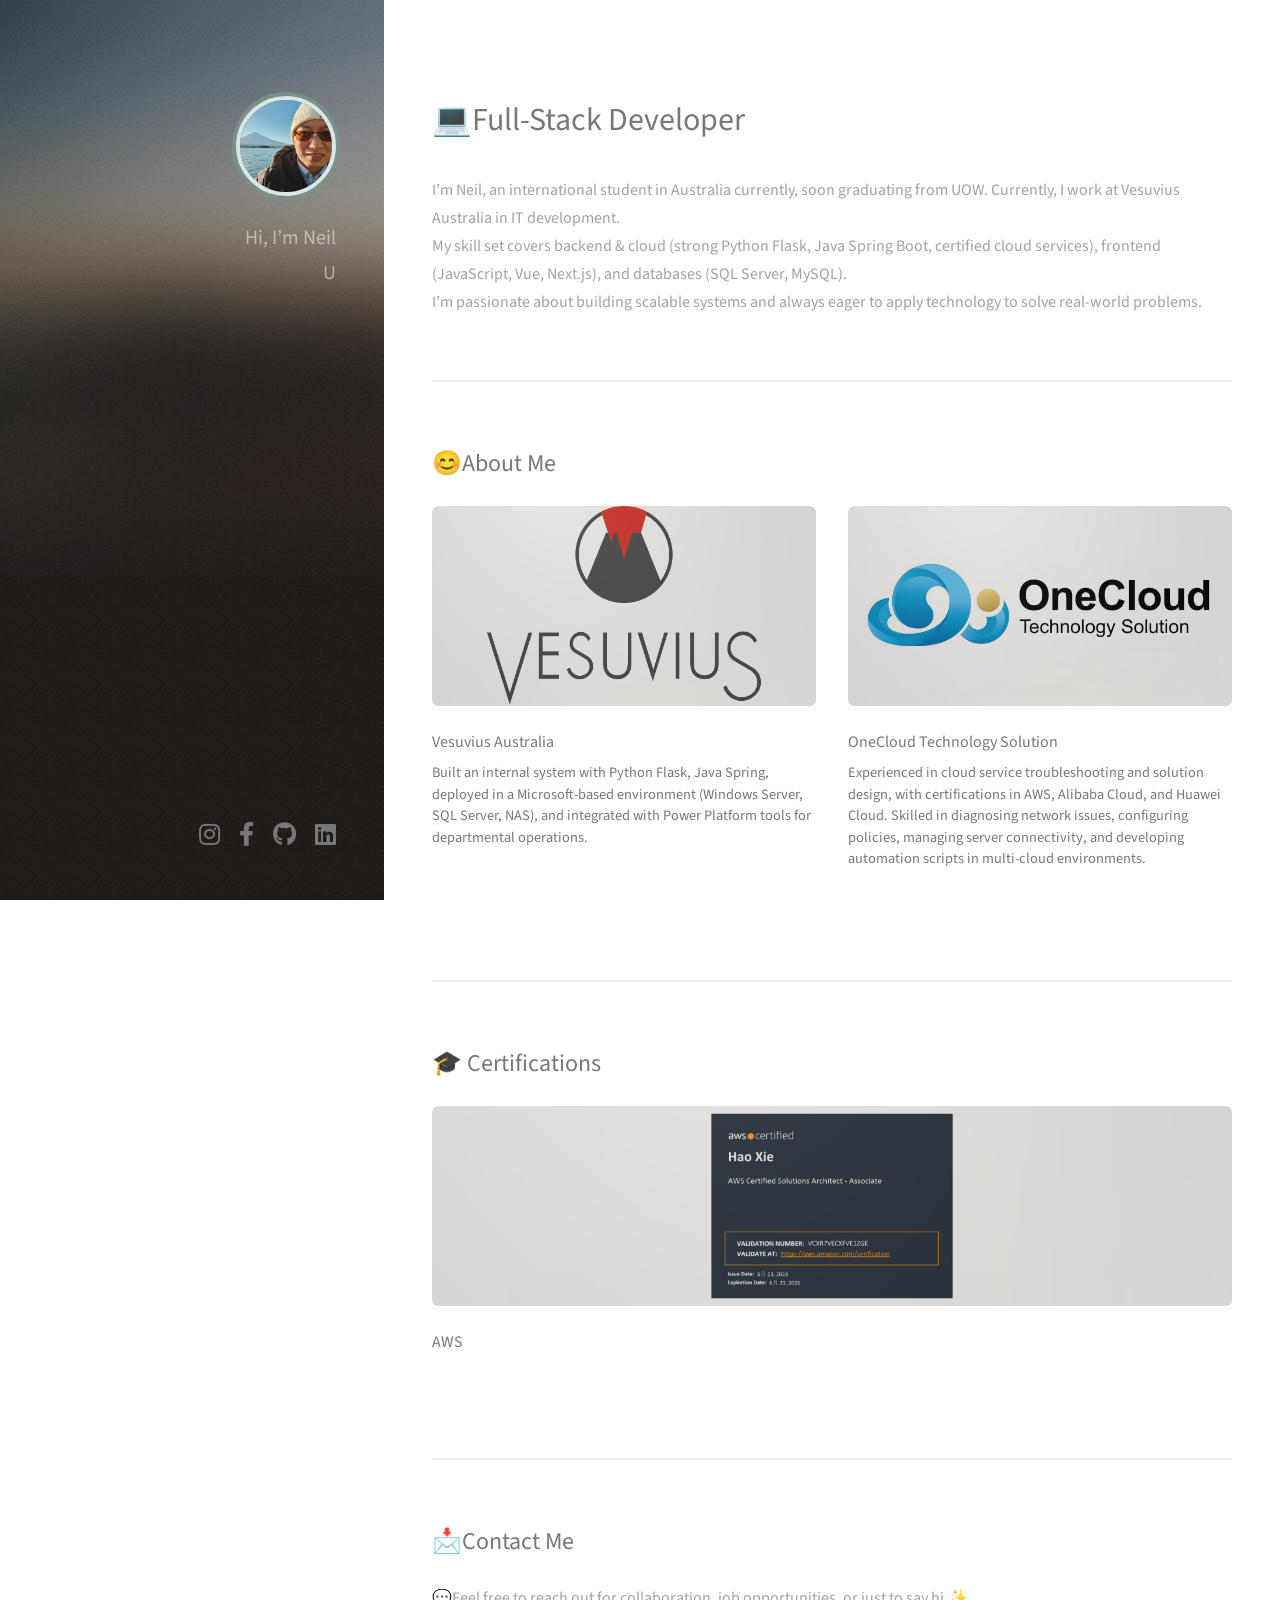
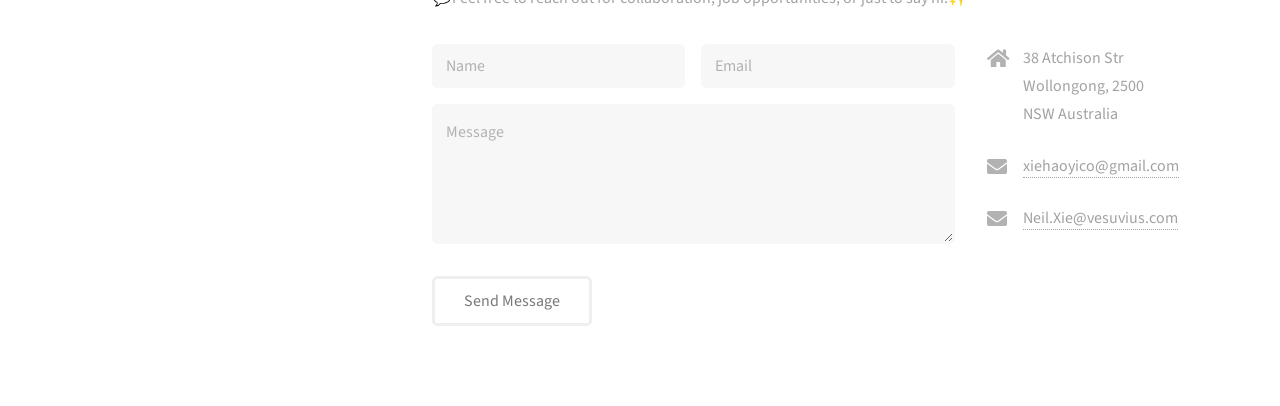
==== index.html @ 1fa81ad6 "init project on 5 Sep" ====
<!DOCTYPE html>
<!--
	Strata by HTML5 UP
	html5up.net | @ajlkn
	Free for personal and commercial use under the CCA 3.0 license (html5up.net/license)
-->
<html>
  <head>
    <title>Neil Xie's website</title>
    <meta charset="utf-8" />
    <meta name="viewport" content="width=device-width, initial-scale=1, user-scalable=no" />
    <link rel="stylesheet" href="assets/css/main.css" />
  </head>

  <body class="is-preload">
    <!-- 左侧的Header -->
    <header id="header">
      <div class="inner">
        <a href="#" class="image avatar"><img src="images/self.jpg" alt="" /></a>

        <!-- <h1><strong>Hi, I’m Neil.</strong> <br>
					UOW IT student <br>
					Developer @ <strong>Vesuvius Australia</strong>.<br />
					Dubai cloud security experience. <br /></h1> -->
        <!-- 打字机特效 -->
        <h1><div id="intro-typing" class="intro-typing"></div></h1>
      </div>
    </header>

    <!-- Main -->
    <div id="main">
      <!-- One -->
      <section id="one">
        <header class="major">
          <h2><strong>💻Full-Stack Developer</strong></h2>
          <!-- magna sed accumsan arcu neque.</h2> -->
        </header>
        <p>
          I’m Neil, an international student in Australia currently, soon graduating from UOW. Currently, I work at Vesuvius Australia in IT
          development.
          <br />
          My skill set covers backend & cloud (strong Python Flask, Java Spring Boot, certified cloud services), frontend (JavaScript, Vue,
          Next.js), and databases (SQL Server, MySQL).
          <br />
          I’m passionate about building scalable systems and always eager to apply technology to solve real-world problems.
        </p>
        <!-- <ul class="actions">
							<li><a href="#" class="button">Learn More</a></li>
						</ul> -->
      </section>

      <!-- Two -->
      <section id="two">
        <h2>😊About Me</h2>
        <div class="row">
          <article class="col-6 col-12-xsmall work-item">
            <a href="images/thumbs/vesuvius.jpg" class="image fit thumb"><img src="images/thumbs/vesuvius.jpg" alt="" /></a>
            <h3>Vesuvius Australia</h3>
            <p><h5>Built an internal system with Python Flask, Java Spring, deployed in a Microsoft-based environment (Windows Server, SQL Server, NAS), and integrated with Power Platform tools for departmental operations.</h5></p>
          </article>
          <article class="col-6 col-12-xsmall work-item">
            <a href="images/thumbs/Onecloud169.png" class="image fit thumb"><img src="images/thumbs/Onecloud169.png" alt="" /></a>
            <h3>OneCloud Technology Solution</h3>
            <p><h5>Experienced in cloud service troubleshooting and solution design, with certifications in AWS, Alibaba Cloud, and Huawei Cloud. Skilled in diagnosing network issues, configuring policies, managing server connectivity, and developing automation scripts in multi-cloud environments.</h5></p>
          </article>
          <!-- <article class="col-6 col-12-xsmall work-item">
            <a href="images/fulls/03.jpg" class="image fit thumb"><img src="images/thumbs/03.jpg" alt="" /></a>
            <h3>Tortor metus commodo</h3>
            <p>Lorem ipsum dolor sit amet nisl sed nullam feugiat.</p>
          </article>
          <article class="col-6 col-12-xsmall work-item">
            <a href="images/fulls/04.jpg" class="image fit thumb"><img src="images/thumbs/04.jpg" alt="" /></a>
            <h3>Quam neque phasellus</h3>
            <p>Lorem ipsum dolor sit amet nisl sed nullam feugiat.</p>
          </article> -->
        </div>
        <!-- <ul class="actions">
          <li><a href="#" class="button">Full Portfolio</a></li>
        </ul> -->
      </section>

	  <!-- 证书 -->
	   <section id="certificates">
		<h2>🎓 Certifications</h2>
			<div class="row">
				<article class="col-12 col-12-xsmall work-item">
					<a href="images/certificate/AWS.jpg" class="image fit thumb"><img src="images/certificate/AWS.jpg" alt="" /></a>
					<h3>AWS</h3>

			</div>
		</section>


      <!-- Three -->
      <section id="three">
        <h2>📩Contact Me</h2>
        <p>💬Feel free to reach out for collaboration, job opportunities, or just to say hi.✨</p>
        <div class="row">
          <div class="col-8 col-12-small">
            <form method="post" action="#">
              <div class="row gtr-uniform gtr-50">
                <div class="col-6 col-12-xsmall"><input type="text" name="name" id="name" placeholder="Name" /></div>
                <div class="col-6 col-12-xsmall"><input type="email" name="email" id="email" placeholder="Email" /></div>
                <div class="col-12"><textarea name="message" id="message" placeholder="Message" rows="4"></textarea></div>
              </div>
            </form>
            <ul class="actions">
              <li><input type="submit" value="Send Message" /></li>
            </ul>
          </div>
          <div class="col-4 col-12-small">
            <ul class="labeled-icons">
              <li>
                <h3 class="icon solid fa-home"><span class="label">Address</span></h3>
                38 Atchison Str<br />
                Wollongong, 2500<br />
                NSW Australia
              </li>
              <!-- <li>
										<h3 class="icon solid fa-mobile-alt"><span class="label">Phone</span></h3>
										000-000-0000
									</li> -->
              <li>
                <h3 class="icon solid fa-envelope"><span class="label">Email</span></h3>
                <a>xiehaoyico@gmail.com</a>
              </li>
              <li>
                <h3 class="icon solid fa-envelope"><span class="label">Email</span></h3>
                <a>Neil.Xie@vesuvius.com</a>
              </li>
            </ul>
          </div>
        </div>
      </section>
    </div>

    <!-- Footer -->
    <footer id="footer">
      <div class="inner">
        <ul class="icons">
          <li>
            <a href="#" class="icon brands fa-instagram"><span class="label">instagram</span></a>
          </li>
          <li>
            <a href="#" class="icon brands fa-facebook-f"><span class="label">facebook</span></a>
          </li>
          <li>
            <a href="https://github.com/CNYoungNeil" class="icon brands fa-github" target="_blank"><span class="label">Github</span></a>
          </li>
          <li>
            <a href="https://www.linkedin.com/in/youngneilcn" class="icon brands fa-linkedin" target="_blank"
              ><span class="label">Email</span></a
            >
          </li>
        </ul>
      </div>
    </footer>

    <!-- Scripts -->

    <script src="assets/js/jquery.min.js"></script>
    <script src="assets/js/jquery.poptrox.min.js"></script>
    <script src="assets/js/browser.min.js"></script>
    <script src="assets/js/breakpoints.min.js"></script>
    <script src="assets/js/util.js"></script>
    <script src="assets/js/main.js"></script>

    <!-- JS脚本 -->
	<script>
		const lines = [
			"Hi, I’m Neil",
			"UOW IT student",
			"Developer @ <strong>Vesuvius Australia</strong>",
			"Dubai cloud security experience"
		];

		const el = document.getElementById("intro-typing");
		let lineIndex = 0;
		let charIndex = 0;
		let currentLineEl = null;

		function typeWriter() {
			if (lineIndex < lines.length) {
			if (charIndex === 0) {
				currentLineEl = document.createElement("div");
				el.appendChild(currentLineEl);
			}

			let currentLine = lines[lineIndex];

			if (charIndex < currentLine.length) {
				// 检测是否是标签的开始
				if (currentLine.charAt(charIndex) === "<") {
				// 找到 '>' 的位置
				let closeIndex = currentLine.indexOf(">", charIndex);
				if (closeIndex !== -1) {
					// 一次性跳过整个标签
					charIndex = closeIndex + 1;
				}
				} else {
				charIndex++;
				}

				// 更新行内容（只显示到当前位置）
				currentLineEl.innerHTML = currentLine.substring(0, charIndex);

				setTimeout(typeWriter, 100);
			} else {
				// 当前行完成 → 换行
				lineIndex++;
				charIndex = 0;
				setTimeout(typeWriter, 500);
			}
			} else {
			// 全部完成 → 停顿后清空重来
			setTimeout(() => {
				el.innerHTML = "";
				lineIndex = 0;
				charIndex = 0;
				typeWriter();
			}, 2000);
			}
		}

		typeWriter();
	</script>

  </body>
</html>
---- assets/css/main.css ----
@import url("fontawesome-all.min.css");
@import url("https://fonts.googleapis.com/css?family=Source+Sans+Pro:400,400italic");

/*
	Strata by HTML5 UP
	html5up.net | @ajlkn
	Free for personal and commercial use under the CCA 3.0 license (html5up.net/license)
*/

html,
body,
div,
span,
applet,
object,
iframe,
h1,
h2,
h3,
h4,
h5,
h6,
p,
blockquote,
pre,
a,
abbr,
acronym,
address,
big,
cite,
code,
del,
dfn,
em,
img,
ins,
kbd,
q,
s,
samp,
small,
strike,
strong,
sub,
sup,
tt,
var,
b,
u,
i,
center,
dl,
dt,
dd,
ol,
ul,
li,
fieldset,
form,
label,
legend,
table,
caption,
tbody,
tfoot,
thead,
tr,
th,
td,
article,
aside,
canvas,
details,
embed,
figure,
figcaption,
footer,
header,
hgroup,
menu,
nav,
output,
ruby,
section,
summary,
time,
mark,
audio,
video {
  margin: 0;
  padding: 0;
  border: 0;
  font-size: 100%;
  font: inherit;
  vertical-align: baseline;
}

article,
aside,
details,
figcaption,
figure,
footer,
header,
hgroup,
menu,
nav,
section {
  display: block;
}

body {
  line-height: 1;
}

ol,
ul {
  list-style: none;
}

blockquote,
q {
  quotes: none;
}

blockquote:before,
blockquote:after,
q:before,
q:after {
  content: "";
  content: none;
}

table {
  border-collapse: collapse;
  border-spacing: 0;
}

body {
  -webkit-text-size-adjust: none;
}

mark {
  background-color: transparent;
  color: inherit;
}

input::-moz-focus-inner {
  border: 0;
  padding: 0;
}

input,
select,
textarea {
  -moz-appearance: none;
  -webkit-appearance: none;
  -ms-appearance: none;
  appearance: none;
}

/* Basic */

html {
  box-sizing: border-box;
}

*,
*:before,
*:after {
  box-sizing: inherit;
}

body {
  background: #fff;
}

body.is-preload *,
body.is-preload *:before,
body.is-preload *:after {
  -moz-animation: none !important;
  -webkit-animation: none !important;
  -ms-animation: none !important;
  animation: none !important;
  -moz-transition: none !important;
  -webkit-transition: none !important;
  -ms-transition: none !important;
  transition: none !important;
}

body,
input,
select,
textarea {
  color: #a2a2a2;
  font-family: "Source Sans Pro", Helvetica, sans-serif;
  font-size: 16pt;
  font-weight: 400;
  line-height: 1.75em;
}

a {
  -moz-transition: color 0.2s ease-in-out, border-color 0.2s ease-in-out;
  -webkit-transition: color 0.2s ease-in-out, border-color 0.2s ease-in-out;
  -ms-transition: color 0.2s ease-in-out, border-color 0.2s ease-in-out;
  transition: color 0.2s ease-in-out, border-color 0.2s ease-in-out;
  border-bottom: dotted 1px;
  color: #49bf9d;
  text-decoration: none;
}

a:hover {
  border-bottom-color: transparent;
  color: #49bf9d !important;
  text-decoration: none;
}

strong,
b {
  color: #787878;
  font-weight: 400;
}

em,
i {
  font-style: italic;
}

p {
  margin: 0 0 2em 0;
}

h1,
h2,
h3,
h4,
h5,
h6 {
  color: #787878;
  font-weight: 400;
  line-height: 1em;
  margin: 0 0 1em 0;
}

h1 a,
h2 a,
h3 a,
h4 a,
h5 a,
h6 a {
  color: inherit;
  text-decoration: none;
}

h1 {
  font-size: 2em;
  line-height: 1.5em;
}

h2 {
  font-size: 1.5em;
  line-height: 1.5em;
}

h3 {
  font-size: 1.25em;
  line-height: 1.5em;
}

h4 {
  font-size: 1.1em;
  line-height: 1.5em;
}

h5 {
  font-size: 0.9em;
  line-height: 1.5em;
}

h6 {
  font-size: 0.7em;
  line-height: 1.5em;
}

sub {
  font-size: 0.8em;
  position: relative;
  top: 0.5em;
}

sup {
  font-size: 0.8em;
  position: relative;
  top: -0.5em;
}

hr {
  border: 0;
  border-bottom: solid 2px #efefef;
  margin: 2em 0;
}

hr.major {
  margin: 3em 0;
}

blockquote {
  border-left: solid 6px #efefef;
  font-style: italic;
  margin: 0 0 2em 0;
  padding: 0.5em 0 0.5em 1.5em;
}

code {
  background: #f7f7f7;
  border-radius: 0.35em;
  border: solid 2px #efefef;
  font-family: "Courier New", monospace;
  font-size: 0.9em;
  margin: 0 0.25em;
  padding: 0.25em 0.65em;
}

pre {
  -webkit-overflow-scrolling: touch;
  font-family: "Courier New", monospace;
  font-size: 0.9em;
  margin: 0 0 2em 0;
}

pre code {
  display: block;
  line-height: 1.75em;
  padding: 1em 1.5em;
  overflow-x: auto;
}

.align-left {
  text-align: left;
}

.align-center {
  text-align: center;
}

.align-right {
  text-align: right;
}

/* Container */

.container {
  margin: 0 auto;
  max-width: calc(100% - 4em);
  width: 100%;
}

.container.xsmall {
  width: 25%;
}

.container.small {
  width: 50%;
}

.container.medium {
  width: 75%;
}

.container.large {
  width: 125%;
}

.container.xlarge {
  width: 150%;
}

.container.max {
  width: 100%;
}

@media screen and (max-width: 980px) {
  .container {
    width: 100% !important;
    max-width: 100% !important;
  }
}

@media screen and (max-width: 480px) {
  .container {
    max-width: calc(100% - 3em);
  }
}

/* Row */

.row {
  display: flex;
  flex-wrap: wrap;
  box-sizing: border-box;
  align-items: stretch;
}

.row > * {
  box-sizing: border-box;
}

.row.gtr-uniform > * > :last-child {
  margin-bottom: 0;
}

.row.aln-left {
  justify-content: flex-start;
}

.row.aln-center {
  justify-content: center;
}

.row.aln-right {
  justify-content: flex-end;
}

.row.aln-top {
  align-items: flex-start;
}

.row.aln-middle {
  align-items: center;
}

.row.aln-bottom {
  align-items: flex-end;
}

.row > .imp {
  order: -1;
}

.row > .col-1 {
  width: 8.33333%;
}

.row > .off-1 {
  margin-left: 8.33333%;
}

.row > .col-2 {
  width: 16.66667%;
}

.row > .off-2 {
  margin-left: 16.66667%;
}

.row > .col-3 {
  width: 25%;
}

.row > .off-3 {
  margin-left: 25%;
}

.row > .col-4 {
  width: 33.33333%;
}

.row > .off-4 {
  margin-left: 33.33333%;
}

.row > .col-5 {
  width: 41.66667%;
}

.row > .off-5 {
  margin-left: 41.66667%;
}

.row > .col-6 {
  width: 50%;
}

.row > .off-6 {
  margin-left: 50%;
}

.row > .col-7 {
  width: 58.33333%;
}

.row > .off-7 {
  margin-left: 58.33333%;
}

.row > .col-8 {
  width: 66.66667%;
}

.row > .off-8 {
  margin-left: 66.66667%;
}

.row > .col-9 {
  width: 75%;
}

.row > .off-9 {
  margin-left: 75%;
}

.row > .col-10 {
  width: 83.33333%;
}

.row > .off-10 {
  margin-left: 83.33333%;
}

.row > .col-11 {
  width: 91.66667%;
}

.row > .off-11 {
  margin-left: 91.66667%;
}

.row > .col-12 {
  width: 100%;
}

.row > .off-12 {
  margin-left: 100%;
}

.row.gtr-0 {
  margin-top: 0;
  margin-left: 0em;
}

.row.gtr-0 > * {
  padding: 0 0 0 0em;
}

.row.gtr-0.gtr-uniform {
  margin-top: 0em;
}

.row.gtr-0.gtr-uniform > * {
  padding-top: 0em;
}

.row.gtr-25 {
  margin-top: 0;
  margin-left: -0.625em;
}

.row.gtr-25 > * {
  padding: 0 0 0 0.625em;
}

.row.gtr-25.gtr-uniform {
  margin-top: -0.625em;
}

.row.gtr-25.gtr-uniform > * {
  padding-top: 0.625em;
}

.row.gtr-50 {
  margin-top: 0;
  margin-left: -1.25em;
}

.row.gtr-50 > * {
  padding: 0 0 0 1.25em;
}

.row.gtr-50.gtr-uniform {
  margin-top: -1.25em;
}

.row.gtr-50.gtr-uniform > * {
  padding-top: 1.25em;
}

.row {
  margin-top: 0;
  margin-left: -2.5em;
}

.row > * {
  padding: 0 0 0 2.5em;
}

.row.gtr-uniform {
  margin-top: -2.5em;
}

.row.gtr-uniform > * {
  padding-top: 2.5em;
}

.row.gtr-150 {
  margin-top: 0;
  margin-left: -3.75em;
}

.row.gtr-150 > * {
  padding: 0 0 0 3.75em;
}

.row.gtr-150.gtr-uniform {
  margin-top: -3.75em;
}

.row.gtr-150.gtr-uniform > * {
  padding-top: 3.75em;
}

.row.gtr-200 {
  margin-top: 0;
  margin-left: -5em;
}

.row.gtr-200 > * {
  padding: 0 0 0 5em;
}

.row.gtr-200.gtr-uniform {
  margin-top: -5em;
}

.row.gtr-200.gtr-uniform > * {
  padding-top: 5em;
}

@media screen and (max-width: 1800px) {
  .row {
    display: flex;
    flex-wrap: wrap;
    box-sizing: border-box;
    align-items: stretch;
  }

  .row > * {
    box-sizing: border-box;
  }

  .row.gtr-uniform > * > :last-child {
    margin-bottom: 0;
  }

  .row.aln-left {
    justify-content: flex-start;
  }

  .row.aln-center {
    justify-content: center;
  }

  .row.aln-right {
    justify-content: flex-end;
  }

  .row.aln-top {
    align-items: flex-start;
  }

  .row.aln-middle {
    align-items: center;
  }

  .row.aln-bottom {
    align-items: flex-end;
  }

  .row > .imp-xlarge {
    order: -1;
  }

  .row > .col-1-xlarge {
    width: 8.33333%;
  }

  .row > .off-1-xlarge {
    margin-left: 8.33333%;
  }

  .row > .col-2-xlarge {
    width: 16.66667%;
  }

  .row > .off-2-xlarge {
    margin-left: 16.66667%;
  }

  .row > .col-3-xlarge {
    width: 25%;
  }

  .row > .off-3-xlarge {
    margin-left: 25%;
  }

  .row > .col-4-xlarge {
    width: 33.33333%;
  }

  .row > .off-4-xlarge {
    margin-left: 33.33333%;
  }

  .row > .col-5-xlarge {
    width: 41.66667%;
  }

  .row > .off-5-xlarge {
    margin-left: 41.66667%;
  }

  .row > .col-6-xlarge {
    width: 50%;
  }

  .row > .off-6-xlarge {
    margin-left: 50%;
  }

  .row > .col-7-xlarge {
    width: 58.33333%;
  }

  .row > .off-7-xlarge {
    margin-left: 58.33333%;
  }

  .row > .col-8-xlarge {
    width: 66.66667%;
  }

  .row > .off-8-xlarge {
    margin-left: 66.66667%;
  }

  .row > .col-9-xlarge {
    width: 75%;
  }

  .row > .off-9-xlarge {
    margin-left: 75%;
  }

  .row > .col-10-xlarge {
    width: 83.33333%;
  }

  .row > .off-10-xlarge {
    margin-left: 83.33333%;
  }

  .row > .col-11-xlarge {
    width: 91.66667%;
  }

  .row > .off-11-xlarge {
    margin-left: 91.66667%;
  }

  .row > .col-12-xlarge {
    width: 100%;
  }

  .row > .off-12-xlarge {
    margin-left: 100%;
  }

  .row.gtr-0 {
    margin-top: 0;
    margin-left: 0em;
  }

  .row.gtr-0 > * {
    padding: 0 0 0 0em;
  }

  .row.gtr-0.gtr-uniform {
    margin-top: 0em;
  }

  .row.gtr-0.gtr-uniform > * {
    padding-top: 0em;
  }

  .row.gtr-25 {
    margin-top: 0;
    margin-left: -0.625em;
  }

  .row.gtr-25 > * {
    padding: 0 0 0 0.625em;
  }

  .row.gtr-25.gtr-uniform {
    margin-top: -0.625em;
  }

  .row.gtr-25.gtr-uniform > * {
    padding-top: 0.625em;
  }

  .row.gtr-50 {
    margin-top: 0;
    margin-left: -1.25em;
  }

  .row.gtr-50 > * {
    padding: 0 0 0 1.25em;
  }

  .row.gtr-50.gtr-uniform {
    margin-top: -1.25em;
  }

  .row.gtr-50.gtr-uniform > * {
    padding-top: 1.25em;
  }

  .row {
    margin-top: 0;
    margin-left: -2.5em;
  }

  .row > * {
    padding: 0 0 0 2.5em;
  }

  .row.gtr-uniform {
    margin-top: -2.5em;
  }

  .row.gtr-uniform > * {
    padding-top: 2.5em;
  }

  .row.gtr-150 {
    margin-top: 0;
    margin-left: -3.75em;
  }

  .row.gtr-150 > * {
    padding: 0 0 0 3.75em;
  }

  .row.gtr-150.gtr-uniform {
    margin-top: -3.75em;
  }

  .row.gtr-150.gtr-uniform > * {
    padding-top: 3.75em;
  }

  .row.gtr-200 {
    margin-top: 0;
    margin-left: -5em;
  }

  .row.gtr-200 > * {
    padding: 0 0 0 5em;
  }

  .row.gtr-200.gtr-uniform {
    margin-top: -5em;
  }

  .row.gtr-200.gtr-uniform > * {
    padding-top: 5em;
  }
}

@media screen and (max-width: 1280px) {
  .row {
    display: flex;
    flex-wrap: wrap;
    box-sizing: border-box;
    align-items: stretch;
  }

  .row > * {
    box-sizing: border-box;
  }

  .row.gtr-uniform > * > :last-child {
    margin-bottom: 0;
  }

  .row.aln-left {
    justify-content: flex-start;
  }

  .row.aln-center {
    justify-content: center;
  }

  .row.aln-right {
    justify-content: flex-end;
  }

  .row.aln-top {
    align-items: flex-start;
  }

  .row.aln-middle {
    align-items: center;
  }

  .row.aln-bottom {
    align-items: flex-end;
  }

  .row > .imp-large {
    order: -1;
  }

  .row > .col-1-large {
    width: 8.33333%;
  }

  .row > .off-1-large {
    margin-left: 8.33333%;
  }

  .row > .col-2-large {
    width: 16.66667%;
  }

  .row > .off-2-large {
    margin-left: 16.66667%;
  }

  .row > .col-3-large {
    width: 25%;
  }

  .row > .off-3-large {
    margin-left: 25%;
  }

  .row > .col-4-large {
    width: 33.33333%;
  }

  .row > .off-4-large {
    margin-left: 33.33333%;
  }

  .row > .col-5-large {
    width: 41.66667%;
  }

  .row > .off-5-large {
    margin-left: 41.66667%;
  }

  .row > .col-6-large {
    width: 50%;
  }

  .row > .off-6-large {
    margin-left: 50%;
  }

  .row > .col-7-large {
    width: 58.33333%;
  }

  .row > .off-7-large {
    margin-left: 58.33333%;
  }

  .row > .col-8-large {
    width: 66.66667%;
  }

  .row > .off-8-large {
    margin-left: 66.66667%;
  }

  .row > .col-9-large {
    width: 75%;
  }

  .row > .off-9-large {
    margin-left: 75%;
  }

  .row > .col-10-large {
    width: 83.33333%;
  }

  .row > .off-10-large {
    margin-left: 83.33333%;
  }

  .row > .col-11-large {
    width: 91.66667%;
  }

  .row > .off-11-large {
    margin-left: 91.66667%;
  }

  .row > .col-12-large {
    width: 100%;
  }

  .row > .off-12-large {
    margin-left: 100%;
  }

  .row.gtr-0 {
    margin-top: 0;
    margin-left: 0em;
  }

  .row.gtr-0 > * {
    padding: 0 0 0 0em;
  }

  .row.gtr-0.gtr-uniform {
    margin-top: 0em;
  }

  .row.gtr-0.gtr-uniform > * {
    padding-top: 0em;
  }

  .row.gtr-25 {
    margin-top: 0;
    margin-left: -0.5em;
  }

  .row.gtr-25 > * {
    padding: 0 0 0 0.5em;
  }

  .row.gtr-25.gtr-uniform {
    margin-top: -0.5em;
  }

  .row.gtr-25.gtr-uniform > * {
    padding-top: 0.5em;
  }

  .row.gtr-50 {
    margin-top: 0;
    margin-left: -1em;
  }

  .row.gtr-50 > * {
    padding: 0 0 0 1em;
  }

  .row.gtr-50.gtr-uniform {
    margin-top: -1em;
  }

  .row.gtr-50.gtr-uniform > * {
    padding-top: 1em;
  }

  .row {
    margin-top: 0;
    margin-left: -2em;
  }

  .row > * {
    padding: 0 0 0 2em;
  }

  .row.gtr-uniform {
    margin-top: -2em;
  }

  .row.gtr-uniform > * {
    padding-top: 2em;
  }

  .row.gtr-150 {
    margin-top: 0;
    margin-left: -3em;
  }

  .row.gtr-150 > * {
    padding: 0 0 0 3em;
  }

  .row.gtr-150.gtr-uniform {
    margin-top: -3em;
  }

  .row.gtr-150.gtr-uniform > * {
    padding-top: 3em;
  }

  .row.gtr-200 {
    margin-top: 0;
    margin-left: -4em;
  }

  .row.gtr-200 > * {
    padding: 0 0 0 4em;
  }

  .row.gtr-200.gtr-uniform {
    margin-top: -4em;
  }

  .row.gtr-200.gtr-uniform > * {
    padding-top: 4em;
  }
}

@media screen and (max-width: 980px) {
  .row {
    display: flex;
    flex-wrap: wrap;
    box-sizing: border-box;
    align-items: stretch;
  }

  .row > * {
    box-sizing: border-box;
  }

  .row.gtr-uniform > * > :last-child {
    margin-bottom: 0;
  }

  .row.aln-left {
    justify-content: flex-start;
  }

  .row.aln-center {
    justify-content: center;
  }

  .row.aln-right {
    justify-content: flex-end;
  }

  .row.aln-top {
    align-items: flex-start;
  }

  .row.aln-middle {
    align-items: center;
  }

  .row.aln-bottom {
    align-items: flex-end;
  }

  .row > .imp-medium {
    order: -1;
  }

  .row > .col-1-medium {
    width: 8.33333%;
  }

  .row > .off-1-medium {
    margin-left: 8.33333%;
  }

  .row > .col-2-medium {
    width: 16.66667%;
  }

  .row > .off-2-medium {
    margin-left: 16.66667%;
  }

  .row > .col-3-medium {
    width: 25%;
  }

  .row > .off-3-medium {
    margin-left: 25%;
  }

  .row > .col-4-medium {
    width: 33.33333%;
  }

  .row > .off-4-medium {
    margin-left: 33.33333%;
  }

  .row > .col-5-medium {
    width: 41.66667%;
  }

  .row > .off-5-medium {
    margin-left: 41.66667%;
  }

  .row > .col-6-medium {
    width: 50%;
  }

  .row > .off-6-medium {
    margin-left: 50%;
  }

  .row > .col-7-medium {
    width: 58.33333%;
  }

  .row > .off-7-medium {
    margin-left: 58.33333%;
  }

  .row > .col-8-medium {
    width: 66.66667%;
  }

  .row > .off-8-medium {
    margin-left: 66.66667%;
  }

  .row > .col-9-medium {
    width: 75%;
  }

  .row > .off-9-medium {
    margin-left: 75%;
  }

  .row > .col-10-medium {
    width: 83.33333%;
  }

  .row > .off-10-medium {
    margin-left: 83.33333%;
  }

  .row > .col-11-medium {
    width: 91.66667%;
  }

  .row > .off-11-medium {
    margin-left: 91.66667%;
  }

  .row > .col-12-medium {
    width: 100%;
  }

  .row > .off-12-medium {
    margin-left: 100%;
  }

  .row.gtr-0 {
    margin-top: 0;
    margin-left: 0em;
  }

  .row.gtr-0 > * {
    padding: 0 0 0 0em;
  }

  .row.gtr-0.gtr-uniform {
    margin-top: 0em;
  }

  .row.gtr-0.gtr-uniform > * {
    padding-top: 0em;
  }

  .row.gtr-25 {
    margin-top: 0;
    margin-left: -0.5em;
  }

  .row.gtr-25 > * {
    padding: 0 0 0 0.5em;
  }

  .row.gtr-25.gtr-uniform {
    margin-top: -0.5em;
  }

  .row.gtr-25.gtr-uniform > * {
    padding-top: 0.5em;
  }

  .row.gtr-50 {
    margin-top: 0;
    margin-left: -1em;
  }

  .row.gtr-50 > * {
    padding: 0 0 0 1em;
  }

  .row.gtr-50.gtr-uniform {
    margin-top: -1em;
  }

  .row.gtr-50.gtr-uniform > * {
    padding-top: 1em;
  }

  .row {
    margin-top: 0;
    margin-left: -2em;
  }

  .row > * {
    padding: 0 0 0 2em;
  }

  .row.gtr-uniform {
    margin-top: -2em;
  }

  .row.gtr-uniform > * {
    padding-top: 2em;
  }

  .row.gtr-150 {
    margin-top: 0;
    margin-left: -3em;
  }

  .row.gtr-150 > * {
    padding: 0 0 0 3em;
  }

  .row.gtr-150.gtr-uniform {
    margin-top: -3em;
  }

  .row.gtr-150.gtr-uniform > * {
    padding-top: 3em;
  }

  .row.gtr-200 {
    margin-top: 0;
    margin-left: -4em;
  }

  .row.gtr-200 > * {
    padding: 0 0 0 4em;
  }

  .row.gtr-200.gtr-uniform {
    margin-top: -4em;
  }

  .row.gtr-200.gtr-uniform > * {
    padding-top: 4em;
  }
}

@media screen and (max-width: 736px) {
  .row {
    display: flex;
    flex-wrap: wrap;
    box-sizing: border-box;
    align-items: stretch;
  }

  .row > * {
    box-sizing: border-box;
  }

  .row.gtr-uniform > * > :last-child {
    margin-bottom: 0;
  }

  .row.aln-left {
    justify-content: flex-start;
  }

  .row.aln-center {
    justify-content: center;
  }

  .row.aln-right {
    justify-content: flex-end;
  }

  .row.aln-top {
    align-items: flex-start;
  }

  .row.aln-middle {
    align-items: center;
  }

  .row.aln-bottom {
    align-items: flex-end;
  }

  .row > .imp-small {
    order: -1;
  }

  .row > .col-1-small {
    width: 8.33333%;
  }

  .row > .off-1-small {
    margin-left: 8.33333%;
  }

  .row > .col-2-small {
    width: 16.66667%;
  }

  .row > .off-2-small {
    margin-left: 16.66667%;
  }

  .row > .col-3-small {
    width: 25%;
  }

  .row > .off-3-small {
    margin-left: 25%;
  }

  .row > .col-4-small {
    width: 33.33333%;
  }

  .row > .off-4-small {
    margin-left: 33.33333%;
  }

  .row > .col-5-small {
    width: 41.66667%;
  }

  .row > .off-5-small {
    margin-left: 41.66667%;
  }

  .row > .col-6-small {
    width: 50%;
  }

  .row > .off-6-small {
    margin-left: 50%;
  }

  .row > .col-7-small {
    width: 58.33333%;
  }

  .row > .off-7-small {
    margin-left: 58.33333%;
  }

  .row > .col-8-small {
    width: 66.66667%;
  }

  .row > .off-8-small {
    margin-left: 66.66667%;
  }

  .row > .col-9-small {
    width: 75%;
  }

  .row > .off-9-small {
    margin-left: 75%;
  }

  .row > .col-10-small {
    width: 83.33333%;
  }

  .row > .off-10-small {
    margin-left: 83.33333%;
  }

  .row > .col-11-small {
    width: 91.66667%;
  }

  .row > .off-11-small {
    margin-left: 91.66667%;
  }

  .row > .col-12-small {
    width: 100%;
  }

  .row > .off-12-small {
    margin-left: 100%;
  }

  .row.gtr-0 {
    margin-top: 0;
    margin-left: 0em;
  }

  .row.gtr-0 > * {
    padding: 0 0 0 0em;
  }

  .row.gtr-0.gtr-uniform {
    margin-top: 0em;
  }

  .row.gtr-0.gtr-uniform > * {
    padding-top: 0em;
  }

  .row.gtr-25 {
    margin-top: 0;
    margin-left: -0.375em;
  }

  .row.gtr-25 > * {
    padding: 0 0 0 0.375em;
  }

  .row.gtr-25.gtr-uniform {
    margin-top: -0.375em;
  }

  .row.gtr-25.gtr-uniform > * {
    padding-top: 0.375em;
  }

  .row.gtr-50 {
    margin-top: 0;
    margin-left: -0.75em;
  }

  .row.gtr-50 > * {
    padding: 0 0 0 0.75em;
  }

  .row.gtr-50.gtr-uniform {
    margin-top: -0.75em;
  }

  .row.gtr-50.gtr-uniform > * {
    padding-top: 0.75em;
  }

  .row {
    margin-top: 0;
    margin-left: -1.5em;
  }

  .row > * {
    padding: 0 0 0 1.5em;
  }

  .row.gtr-uniform {
    margin-top: -1.5em;
  }

  .row.gtr-uniform > * {
    padding-top: 1.5em;
  }

  .row.gtr-150 {
    margin-top: 0;
    margin-left: -2.25em;
  }

  .row.gtr-150 > * {
    padding: 0 0 0 2.25em;
  }

  .row.gtr-150.gtr-uniform {
    margin-top: -2.25em;
  }

  .row.gtr-150.gtr-uniform > * {
    padding-top: 2.25em;
  }

  .row.gtr-200 {
    margin-top: 0;
    margin-left: -3em;
  }

  .row.gtr-200 > * {
    padding: 0 0 0 3em;
  }

  .row.gtr-200.gtr-uniform {
    margin-top: -3em;
  }

  .row.gtr-200.gtr-uniform > * {
    padding-top: 3em;
  }
}

@media screen and (max-width: 480px) {
  .row {
    display: flex;
    flex-wrap: wrap;
    box-sizing: border-box;
    align-items: stretch;
  }

  .row > * {
    box-sizing: border-box;
  }

  .row.gtr-uniform > * > :last-child {
    margin-bottom: 0;
  }

  .row.aln-left {
    justify-content: flex-start;
  }

  .row.aln-center {
    justify-content: center;
  }

  .row.aln-right {
    justify-content: flex-end;
  }

  .row.aln-top {
    align-items: flex-start;
  }

  .row.aln-middle {
    align-items: center;
  }

  .row.aln-bottom {
    align-items: flex-end;
  }

  .row > .imp-xsmall {
    order: -1;
  }

  .row > .col-1-xsmall {
    width: 8.33333%;
  }

  .row > .off-1-xsmall {
    margin-left: 8.33333%;
  }

  .row > .col-2-xsmall {
    width: 16.66667%;
  }

  .row > .off-2-xsmall {
    margin-left: 16.66667%;
  }

  .row > .col-3-xsmall {
    width: 25%;
  }

  .row > .off-3-xsmall {
    margin-left: 25%;
  }

  .row > .col-4-xsmall {
    width: 33.33333%;
  }

  .row > .off-4-xsmall {
    margin-left: 33.33333%;
  }

  .row > .col-5-xsmall {
    width: 41.66667%;
  }

  .row > .off-5-xsmall {
    margin-left: 41.66667%;
  }

  .row > .col-6-xsmall {
    width: 50%;
  }

  .row > .off-6-xsmall {
    margin-left: 50%;
  }

  .row > .col-7-xsmall {
    width: 58.33333%;
  }

  .row > .off-7-xsmall {
    margin-left: 58.33333%;
  }

  .row > .col-8-xsmall {
    width: 66.66667%;
  }

  .row > .off-8-xsmall {
    margin-left: 66.66667%;
  }

  .row > .col-9-xsmall {
    width: 75%;
  }

  .row > .off-9-xsmall {
    margin-left: 75%;
  }

  .row > .col-10-xsmall {
    width: 83.33333%;
  }

  .row > .off-10-xsmall {
    margin-left: 83.33333%;
  }

  .row > .col-11-xsmall {
    width: 91.66667%;
  }

  .row > .off-11-xsmall {
    margin-left: 91.66667%;
  }

  .row > .col-12-xsmall {
    width: 100%;
  }

  .row > .off-12-xsmall {
    margin-left: 100%;
  }

  .row.gtr-0 {
    margin-top: 0;
    margin-left: 0em;
  }

  .row.gtr-0 > * {
    padding: 0 0 0 0em;
  }

  .row.gtr-0.gtr-uniform {
    margin-top: 0em;
  }

  .row.gtr-0.gtr-uniform > * {
    padding-top: 0em;
  }

  .row.gtr-25 {
    margin-top: 0;
    margin-left: -0.375em;
  }

  .row.gtr-25 > * {
    padding: 0 0 0 0.375em;
  }

  .row.gtr-25.gtr-uniform {
    margin-top: -0.375em;
  }

  .row.gtr-25.gtr-uniform > * {
    padding-top: 0.375em;
  }

  .row.gtr-50 {
    margin-top: 0;
    margin-left: -0.75em;
  }

  .row.gtr-50 > * {
    padding: 0 0 0 0.75em;
  }

  .row.gtr-50.gtr-uniform {
    margin-top: -0.75em;
  }

  .row.gtr-50.gtr-uniform > * {
    padding-top: 0.75em;
  }

  .row {
    margin-top: 0;
    margin-left: -1.5em;
  }

  .row > * {
    padding: 0 0 0 1.5em;
  }

  .row.gtr-uniform {
    margin-top: -1.5em;
  }

  .row.gtr-uniform > * {
    padding-top: 1.5em;
  }

  .row.gtr-150 {
    margin-top: 0;
    margin-left: -2.25em;
  }

  .row.gtr-150 > * {
    padding: 0 0 0 2.25em;
  }

  .row.gtr-150.gtr-uniform {
    margin-top: -2.25em;
  }

  .row.gtr-150.gtr-uniform > * {
    padding-top: 2.25em;
  }

  .row.gtr-200 {
    margin-top: 0;
    margin-left: -3em;
  }

  .row.gtr-200 > * {
    padding: 0 0 0 3em;
  }

  .row.gtr-200.gtr-uniform {
    margin-top: -3em;
  }

  .row.gtr-200.gtr-uniform > * {
    padding-top: 3em;
  }
}

/* Section/Article */

section.special,
article.special {
  text-align: center;
}

header p {
  color: #b2b2b2;
  position: relative;
  margin: 0 0 1.5em 0;
}

header h2 + p {
  font-size: 1.25em;
  margin-top: -1em;
  line-height: 1.5em;
}

header h3 + p {
  font-size: 1.1em;
  margin-top: -0.8em;
  line-height: 1.5em;
}

header h4 + p,
header h5 + p,
header h6 + p {
  font-size: 0.9em;
  margin-top: -0.6em;
  line-height: 1.5em;
}

header.major h2 {
  font-size: 2em;
}

/* Form */

form {
  margin: 0 0 2em 0;
}

label {
  color: #787878;
  display: block;
  font-size: 0.9em;
  font-weight: 400;
  margin: 0 0 1em 0;
}

input[type="text"],
input[type="password"],
input[type="email"],
select,
textarea {
  -moz-appearance: none;
  -webkit-appearance: none;
  -ms-appearance: none;
  appearance: none;
  background: #f7f7f7;
  border-radius: 0.35em;
  border: solid 2px transparent;
  color: inherit;
  display: block;
  outline: 0;
  padding: 0 0.75em;
  text-decoration: none;
  width: 100%;
}

input[type="text"]:invalid,
input[type="password"]:invalid,
input[type="email"]:invalid,
select:invalid,
textarea:invalid {
  box-shadow: none;
}

input[type="text"]:focus,
input[type="password"]:focus,
input[type="email"]:focus,
select:focus,
textarea:focus {
  border-color: #49bf9d;
}

select {
  background-image: url("data:image/svg+xml;charset=utf8,%3Csvg xmlns='http://www.w3.org/2000/svg' width='40' height='40' preserveAspectRatio='none' viewBox='0 0 40 40'%3E%3Cpath d='M9.4,12.3l10.4,10.4l10.4-10.4c0.2-0.2,0.5-0.4,0.9-0.4c0.3,0,0.6,0.1,0.9,0.4l3.3,3.3c0.2,0.2,0.4,0.5,0.4,0.9 c0,0.4-0.1,0.6-0.4,0.9L20.7,31.9c-0.2,0.2-0.5,0.4-0.9,0.4c-0.3,0-0.6-0.1-0.9-0.4L4.3,17.3c-0.2-0.2-0.4-0.5-0.4-0.9 c0-0.4,0.1-0.6,0.4-0.9l3.3-3.3c0.2-0.2,0.5-0.4,0.9-0.4S9.1,12.1,9.4,12.3z' fill='%23dfdfdf' /%3E%3C/svg%3E");
  background-size: 1.25rem;
  background-repeat: no-repeat;
  background-position: calc(100% - 1rem) center;
  height: 2.75em;
  padding-right: 2.75em;
  text-overflow: ellipsis;
}

select option {
  color: #787878;
  background: #fff;
}

select:focus::-ms-value {
  background-color: transparent;
}

select::-ms-expand {
  display: none;
}

input[type="text"],
input[type="password"],
input[type="email"],
select {
  height: 2.75em;
}

textarea {
  padding: 0.75em;
}

input[type="checkbox"],
input[type="radio"] {
  -moz-appearance: none;
  -webkit-appearance: none;
  -ms-appearance: none;
  appearance: none;
  display: block;
  float: left;
  margin-right: -2em;
  opacity: 0;
  width: 1em;
  z-index: -1;
}

input[type="checkbox"] + label,
input[type="radio"] + label {
  text-decoration: none;
  color: #a2a2a2;
  cursor: pointer;
  display: inline-block;
  font-size: 1em;
  font-weight: 400;
  padding-left: 2.4em;
  padding-right: 0.75em;
  position: relative;
}

input[type="checkbox"] + label:before,
input[type="radio"] + label:before {
  -moz-osx-font-smoothing: grayscale;
  -webkit-font-smoothing: antialiased;
  display: inline-block;
  font-style: normal;
  font-variant: normal;
  text-rendering: auto;
  line-height: 1;
  text-transform: none !important;
  font-family: "Font Awesome 5 Free";
  font-weight: 900;
}

input[type="checkbox"] + label:before,
input[type="radio"] + label:before {
  background: #f7f7f7;
  border-radius: 0.35em;
  border: solid 2px transparent;
  content: "";
  display: inline-block;
  font-size: 0.8em;
  height: 2.0625em;
  left: 0;
  line-height: 1.85625em;
  position: absolute;
  text-align: center;
  top: 0;
  width: 2.0625em;
}

input[type="checkbox"]:checked + label:before,
input[type="radio"]:checked + label:before {
  background: #787878;
  border-color: #787878;
  color: #fff;
  content: "\f00c";
}

input[type="checkbox"]:focus + label:before,
input[type="radio"]:focus + label:before {
  border-color: #49bf9d;
}

input[type="checkbox"] + label:before {
  border-radius: 0.35em;
}

input[type="radio"] + label:before {
  border-radius: 100%;
}

::-webkit-input-placeholder {
  color: #b2b2b2 !important;
  opacity: 1;
}

:-moz-placeholder {
  color: #b2b2b2 !important;
  opacity: 1;
}

::-moz-placeholder {
  color: #b2b2b2 !important;
  opacity: 1;
}

:-ms-input-placeholder {
  color: #b2b2b2 !important;
  opacity: 1;
}

/* Box */

.box {
  border-radius: 0.35em;
  border: solid 2px #efefef;
  margin-bottom: 2em;
  padding: 1.5em;
}

.box > :last-child,
.box > :last-child > :last-child,
.box > :last-child > :last-child > :last-child {
  margin-bottom: 0;
}

.box.alt {
  border: 0;
  border-radius: 0;
  padding: 0;
}

/* Icon */

.icon {
  text-decoration: none;
  border-bottom: none;
  position: relative;
}

.icon:before {
  -moz-osx-font-smoothing: grayscale;
  -webkit-font-smoothing: antialiased;
  display: inline-block;
  font-style: normal;
  font-variant: normal;
  text-rendering: auto;
  line-height: 1;
  text-transform: none !important;
  font-family: "Font Awesome 5 Free";
  font-weight: 400;
}

.icon > .label {
  display: none;
}

.icon:before {
  line-height: inherit;
}

.icon.solid:before {
  font-weight: 900;
}

.icon.brands:before {
  font-family: "Font Awesome 5 Brands";
}

/* Image */

.image {
  border-radius: 0.35em;
  border: 0;
  display: inline-block;
  position: relative;
}

/* .image:before {
  -moz-transition: opacity 0.2s ease-in-out;
  -webkit-transition: opacity 0.2s ease-in-out;
  -ms-transition: opacity 0.2s ease-in-out;
  transition: opacity 0.2s ease-in-out;
  background: url("images/overlay.png");
  border-radius: 0.35em;
  content: "";
  display: block;
  height: 100%;
  left: 0;
  opacity: 0.5;
  position: absolute;
  top: 0;
  width: 100%;
} */
.image:before {
  content: "";
  position: absolute;
  top: 0;
  left: 0;
  width: 100%;
  height: 100%;
  border-radius: 0.35em;

  background: url("images/my-mask01.jpg") center/cover no-repeat;
  opacity: 0.2; /* 20% 透明度 */
}

.image.thumb {
  text-align: center;
  width: 300px; /* 固定宽度 */
  height: 200px; /* 固定高度 */
  background: transparent; /* 背景透明 */

  display: flex;
  align-items: center;
  justify-content: center;
  overflow: hidden;
}

.image.thumb img {
  max-width: 100%;
  max-height: 100%;
  object-fit: contain; /* 保持比例，完整展示 */
}

.image.thumb:after {
  -moz-transition: opacity 0.2s ease-in-out;
  -webkit-transition: opacity 0.2s ease-in-out;
  -ms-transition: opacity 0.2s ease-in-out;
  transition: opacity 0.2s ease-in-out;
  border-radius: 0.35em;
  border: solid 3px rgba(255, 255, 255, 0.5);
  color: #fff;
  content: "View";
  display: inline-block;
  font-size: 0.8em;
  font-weight: 400;
  left: 50%;
  line-height: 2.25em;
  margin: -1.25em 0 0 -3em;
  opacity: 0;
  padding: 0 1.5em;
  position: absolute;
  text-align: center;
  text-decoration: none;
  top: 50%;
  white-space: nowrap;
}

/* 鼠标悬停出现view */
.image.thumb:hover:after {
  opacity: 1;
}

/* 鼠标悬停蒙版 */
.image.thumb:hover:before {
  background: url("images/overlay.png"), url("images/overlay.png");
  opacity: 1;
}

.image img {
  border-radius: 0.35em;
  display: block;
}

.image.left {
  float: left;
  margin: 0 1.5em 1em 0;
  top: 0.25em;
}

.image.right {
  float: right;
  margin: 0 0 1em 1.5em;
  top: 0.25em;
}

.image.left,
.image.right {
  max-width: 40%;
}

.image.left img,
.image.right img {
  width: 100%;
}

.image.fit {
  display: block;
  margin: 0 0 2em 0;
  width: 100%;
}

.image.fit img {
  width: 100%;
}

.image.avatar {
  border-radius: 100%;
}

.image.avatar:before {
  display: none;
}

.image.avatar img {
  border-radius: 100%;
  width: 100%;
  border: 4px solid #d9e6e5; /* 内圈 */
  box-shadow: 0 0 0 4px #789088; /* 外圈 */
}

/* List */

ol {
  list-style: decimal;
  margin: 0 0 2em 0;
  padding-left: 1.25em;
}

ol li {
  padding-left: 0.25em;
}

ul {
  list-style: disc;
  margin: 0 0 2em 0;
  padding-left: 1em;
}

ul li {
  padding-left: 0.5em;
}

ul.alt {
  list-style: none;
  padding-left: 0;
}

ul.alt li {
  border-top: solid 2px #efefef;
  padding: 0.5em 0;
}

ul.alt li:first-child {
  border-top: 0;
  padding-top: 0;
}

dl {
  margin: 0 0 2em 0;
}

/* Icons */

ul.icons {
  cursor: default;
  list-style: none;
  padding-left: 0;
}

ul.icons li {
  display: inline-block;
  padding: 0 1em 0 0;
}

ul.icons li:last-child {
  padding-right: 0;
}

ul.icons li .icon:before {
  font-size: 1.5em;
}

/* Labeled Icons */

ul.labeled-icons {
  list-style: none;
  padding: 0;
}

ul.labeled-icons li {
  line-height: 1.75em;
  margin: 1.5em 0 0 0;
  padding-left: 2.25em;
  position: relative;
}

ul.labeled-icons li:first-child {
  margin-top: 0;
}

ul.labeled-icons li a {
  color: inherit;
}

ul.labeled-icons li h3 {
  color: #b2b2b2;
  left: 0;
  position: absolute;
  text-align: center;
  top: 0;
  width: 1em;
}

/* Actions */

ul.actions {
  display: -moz-flex;
  display: -webkit-flex;
  display: -ms-flex;
  display: flex;
  cursor: default;
  list-style: none;
  margin-left: -1em;
  padding-left: 0;
}

ul.actions li {
  padding: 0 0 0 1em;
  vertical-align: middle;
}

ul.actions.special {
  -moz-justify-content: center;
  -webkit-justify-content: center;
  -ms-justify-content: center;
  justify-content: center;
  width: 100%;
  margin-left: 0;
}

ul.actions.special li:first-child {
  padding-left: 0;
}

ul.actions.stacked {
  -moz-flex-direction: column;
  -webkit-flex-direction: column;
  -ms-flex-direction: column;
  flex-direction: column;
  margin-left: 0;
}

ul.actions.stacked li {
  padding: 1.3em 0 0 0;
}

ul.actions.stacked li:first-child {
  padding-top: 0;
}

ul.actions.fit {
  width: calc(100% + 1em);
}

ul.actions.fit li {
  -moz-flex-grow: 1;
  -webkit-flex-grow: 1;
  -ms-flex-grow: 1;
  flex-grow: 1;
  -moz-flex-shrink: 1;
  -webkit-flex-shrink: 1;
  -ms-flex-shrink: 1;
  flex-shrink: 1;
  width: 100%;
}

ul.actions.fit li > * {
  width: 100%;
}

ul.actions.fit.stacked {
  width: 100%;
}

@media screen and (max-width: 480px) {
  ul.actions:not(.fixed) {
    -moz-flex-direction: column;
    -webkit-flex-direction: column;
    -ms-flex-direction: column;
    flex-direction: column;
    margin-left: 0;
    width: 100% !important;
  }

  ul.actions:not(.fixed) li {
    -moz-flex-grow: 1;
    -webkit-flex-grow: 1;
    -ms-flex-grow: 1;
    flex-grow: 1;
    -moz-flex-shrink: 1;
    -webkit-flex-shrink: 1;
    -ms-flex-shrink: 1;
    flex-shrink: 1;
    padding: 1em 0 0 0;
    text-align: center;
    width: 100%;
  }

  ul.actions:not(.fixed) li > * {
    width: 100%;
  }

  ul.actions:not(.fixed) li:first-child {
    padding-top: 0;
  }

  ul.actions:not(.fixed) li input[type="submit"],
  ul.actions:not(.fixed) li input[type="reset"],
  ul.actions:not(.fixed) li input[type="button"],
  ul.actions:not(.fixed) li button,
  ul.actions:not(.fixed) li .button {
    width: 100%;
  }

  ul.actions:not(.fixed) li input[type="submit"].icon:before,
  ul.actions:not(.fixed) li input[type="reset"].icon:before,
  ul.actions:not(.fixed) li input[type="button"].icon:before,
  ul.actions:not(.fixed) li button.icon:before,
  ul.actions:not(.fixed) li .button.icon:before {
    margin-left: -0.5em;
  }
}

/* Table */

.table-wrapper {
  -webkit-overflow-scrolling: touch;
  overflow-x: auto;
}

table {
  margin: 0 0 2em 0;
  width: 100%;
}

table tbody tr {
  border: solid 1px #efefef;
  border-left: 0;
  border-right: 0;
}

table tbody tr:nth-child(2n + 1) {
  background-color: #f7f7f7;
}

table td {
  padding: 0.75em 0.75em;
}

table th {
  color: #787878;
  font-size: 0.9em;
  font-weight: 400;
  padding: 0 0.75em 0.75em 0.75em;
  text-align: left;
}

table thead {
  border-bottom: solid 2px #efefef;
}

table tfoot {
  border-top: solid 2px #efefef;
}

table.alt {
  border-collapse: separate;
}

table.alt tbody tr td {
  border: solid 2px #efefef;
  border-left-width: 0;
  border-top-width: 0;
}

table.alt tbody tr td:first-child {
  border-left-width: 2px;
}

table.alt tbody tr:first-child td {
  border-top-width: 2px;
}

table.alt thead {
  border-bottom: 0;
}

table.alt tfoot {
  border-top: 0;
}

/* Button */

input[type="submit"],
input[type="reset"],
input[type="button"],
.button {
  -moz-appearance: none;
  -webkit-appearance: none;
  -ms-appearance: none;
  appearance: none;
  -moz-transition: background-color 0.2s ease-in-out, color 0.2s ease-in-out, border-color 0.2s ease-in-out;
  -webkit-transition: background-color 0.2s ease-in-out, color 0.2s ease-in-out, border-color 0.2s ease-in-out;
  -ms-transition: background-color 0.2s ease-in-out, color 0.2s ease-in-out, border-color 0.2s ease-in-out;
  transition: background-color 0.2s ease-in-out, color 0.2s ease-in-out, border-color 0.2s ease-in-out;
  background-color: transparent;
  border-radius: 0.35em;
  border: solid 3px #efefef;
  color: #787878 !important;
  cursor: pointer;
  display: inline-block;
  font-weight: 400;
  height: 3.15em;
  height: calc(2.75em + 6px);
  line-height: 2.75em;
  min-width: 10em;
  padding: 0 1.5em;
  text-align: center;
  text-decoration: none;
  white-space: nowrap;
}

input[type="submit"]:hover,
input[type="reset"]:hover,
input[type="button"]:hover,
.button:hover {
  border-color: #49bf9d;
  color: #49bf9d !important;
}

input[type="submit"]:active,
input[type="reset"]:active,
input[type="button"]:active,
.button:active {
  background-color: rgba(73, 191, 157, 0.1);
  border-color: #49bf9d;
  color: #49bf9d !important;
}

input[type="submit"].icon,
input[type="reset"].icon,
input[type="button"].icon,
.button.icon {
  padding-left: 1.35em;
}

input[type="submit"].icon:before,
input[type="reset"].icon:before,
input[type="button"].icon:before,
.button.icon:before {
  margin-right: 0.5em;
}

input[type="submit"].fit,
input[type="reset"].fit,
input[type="button"].fit,
.button.fit {
  min-width: 0;
  width: 100%;
}

input[type="submit"].small,
input[type="reset"].small,
input[type="button"].small,
.button.small {
  font-size: 0.8em;
}

input[type="submit"].large,
input[type="reset"].large,
input[type="button"].large,
.button.large {
  font-size: 1.35em;
}

input[type="submit"].primary,
input[type="reset"].primary,
input[type="button"].primary,
.button.primary {
  background-color: #49bf9d;
  border-color: #49bf9d;
  color: #ffffff !important;
}

input[type="submit"].primary:hover,
input[type="reset"].primary:hover,
input[type="button"].primary:hover,
.button.primary:hover {
  background-color: #5cc6a7;
  border-color: #5cc6a7;
}

input[type="submit"].primary:active,
input[type="reset"].primary:active,
input[type="button"].primary:active,
.button.primary:active {
  background-color: #3eb08f;
  border-color: #3eb08f;
}

input[type="submit"].disabled,
input[type="submit"]:disabled,
input[type="reset"].disabled,
input[type="reset"]:disabled,
input[type="button"].disabled,
input[type="button"]:disabled,
.button.disabled,
.button:disabled {
  background-color: #e7e7e7 !important;
  border-color: #e7e7e7 !important;
  color: #b2b2b2 !important;
  cursor: default;
}

/* Work Item */

.work-item {
  margin: 0 0 2em 0;
}

.work-item .image {
  margin: 0 0 1.5em 0;
}

.work-item h3 {
  font-size: 1em;
  margin: 0 0 0.5em 0;
}

.work-item p {
  font-size: 0.8em;
  line-height: 1.5em;
  margin: 0;
}

/* Header */

#header {
  display: -moz-flex;
  display: -webkit-flex;
  display: -ms-flex;
  display: flex;
  -moz-flex-direction: column;
  -webkit-flex-direction: column;
  -ms-flex-direction: column;
  flex-direction: column;
  -moz-align-items: -moz-flex-end;
  -webkit-align-items: -webkit-flex-end;
  -ms-align-items: -ms-flex-end;
  align-items: flex-end;
  -moz-justify-content: space-between;
  -webkit-justify-content: space-between;
  -ms-justify-content: space-between;
  justify-content: space-between;
  background-color: #1f1815;
  background-attachment: scroll, scroll;
  background-image: url("images/overlay.png"), url("../../images/bg.jpg");
  background-position: top left, top left;
  background-repeat: repeat, no-repeat;
  background-size: auto, 150%;
  color: rgba(255, 255, 255, 0.5);
  height: 100%;
  left: 0;
  padding: 8em 4em;
  position: fixed;
  text-align: right;
  top: 0;
  width: 30%;
}

#header > * {
  -moz-flex-shrink: 0;
  -webkit-flex-shrink: 0;
  -ms-flex-shrink: 0;
  flex-shrink: 0;
  width: 100%;
}

#header > .inner {
  -moz-flex-grow: 1;
  -webkit-flex-grow: 1;
  -ms-flex-grow: 1;
  flex-grow: 1;
  margin: 0 0 2em 0;
}

#header strong,
#header b {
  color: #ffffff;
}

#header h2,
#header h3,
#header h4,
#header h5,
#header h6 {
  color: #ffffff;
}

#header h1 {
  color: rgba(255, 255, 255, 0.5);
  font-size: 1.35em;
  line-height: 1.75em;
  margin: 0;
}

#header .image.avatar {
  margin: 0 0 1em 0;
  width: 6.25em;
}

/* Footer */

#footer .icons {
  margin: 1em 0 0 0;
}

#footer .icons a {
  color: rgba(255, 255, 255, 0.4);
}

#footer .copyright {
  color: rgba(255, 255, 255, 0.4);
  font-size: 0.8em;
  list-style: none;
  margin: 1em 0 0 0;
  padding: 0;
}

#footer .copyright li {
  border-left: solid 1px rgba(255, 255, 255, 0.25);
  display: inline-block;
  line-height: 1em;
  margin-left: 0.75em;
  padding-left: 0.75em;
}

#footer .copyright li:first-child {
  border-left: 0;
  margin-left: 0;
  padding-left: 0;
}

#footer .copyright li a {
  color: inherit;
}

/* Main */

#main {
  margin-left: 35%;
  max-width: 54em;
  padding: 8em 4em 4em 4em;
  width: calc(100% - 35%);
}

#main > section {
  border-top: solid 2px #efefef;
  margin: 4em 0 0 0;
  padding: 4em 0 0 0;
}

#main > section:first-child {
  border-top: 0;
  margin-top: 0;
  padding-top: 0;
}

/* Poptrox */

@-moz-keyframes spin {
  0% {
    -moz-transform: rotate(0deg);
    -webkit-transform: rotate(0deg);
    -ms-transform: rotate(0deg);
    transform: rotate(0deg);
  }

  100% {
    -moz-transform: rotate(360deg);
    -webkit-transform: rotate(360deg);
    -ms-transform: rotate(360deg);
    transform: rotate(360deg);
  }
}

@-webkit-keyframes spin {
  0% {
    -moz-transform: rotate(0deg);
    -webkit-transform: rotate(0deg);
    -ms-transform: rotate(0deg);
    transform: rotate(0deg);
  }

  100% {
    -moz-transform: rotate(360deg);
    -webkit-transform: rotate(360deg);
    -ms-transform: rotate(360deg);
    transform: rotate(360deg);
  }
}

@-ms-keyframes spin {
  0% {
    -moz-transform: rotate(0deg);
    -webkit-transform: rotate(0deg);
    -ms-transform: rotate(0deg);
    transform: rotate(0deg);
  }

  100% {
    -moz-transform: rotate(360deg);
    -webkit-transform: rotate(360deg);
    -ms-transform: rotate(360deg);
    transform: rotate(360deg);
  }
}

@keyframes spin {
  0% {
    -moz-transform: rotate(0deg);
    -webkit-transform: rotate(0deg);
    -ms-transform: rotate(0deg);
    transform: rotate(0deg);
  }

  100% {
    -moz-transform: rotate(360deg);
    -webkit-transform: rotate(360deg);
    -ms-transform: rotate(360deg);
    transform: rotate(360deg);
  }
}

.poptrox-popup {
  -moz-box-sizing: content-box;
  -webkit-box-sizing: content-box;
  -ms-box-sizing: content-box;
  box-sizing: content-box;
  -webkit-tap-highlight-color: rgba(255, 255, 255, 0);
  background: #fff;
  border-radius: 0.35em;
  box-shadow: 0 0.1em 0.15em 0 rgba(0, 0, 0, 0.15);
  overflow: hidden;
  padding-bottom: 3em;
}

.poptrox-popup .loader {
  text-decoration: none;
  -moz-animation: spin 1s linear infinite;
  -webkit-animation: spin 1s linear infinite;
  -ms-animation: spin 1s linear infinite;
  animation: spin 1s linear infinite;
  font-size: 1.5em;
  height: 1em;
  left: 50%;
  line-height: 1em;
  margin: -0.5em 0 0 -0.5em;
  position: absolute;
  top: 50%;
  width: 1em;
}

.poptrox-popup .loader:before {
  -moz-osx-font-smoothing: grayscale;
  -webkit-font-smoothing: antialiased;
  display: inline-block;
  font-style: normal;
  font-variant: normal;
  text-rendering: auto;
  line-height: 1;
  text-transform: none !important;
  font-family: "Font Awesome 5 Free";
  font-weight: 900;
}

.poptrox-popup .loader:before {
  content: "\f1ce";
}

.poptrox-popup .caption {
  background: #fff;
  bottom: 0;
  cursor: default;
  font-size: 0.9em;
  height: 3em;
  left: 0;
  line-height: 2.8em;
  position: absolute;
  text-align: center;
  width: 100%;
  z-index: 1;
}

.poptrox-popup .nav-next,
.poptrox-popup .nav-previous {
  text-decoration: none;
  -moz-transition: opacity 0.2s ease-in-out;
  -webkit-transition: opacity 0.2s ease-in-out;
  -ms-transition: opacity 0.2s ease-in-out;
  transition: opacity 0.2s ease-in-out;
  -webkit-tap-highlight-color: rgba(255, 255, 255, 0);
  background: rgba(0, 0, 0, 0.01);
  cursor: pointer;
  height: 100%;
  opacity: 0;
  position: absolute;
  top: 0;
  width: 50%;
}

.poptrox-popup .nav-next:before,
.poptrox-popup .nav-previous:before {
  -moz-osx-font-smoothing: grayscale;
  -webkit-font-smoothing: antialiased;
  display: inline-block;
  font-style: normal;
  font-variant: normal;
  text-rendering: auto;
  line-height: 1;
  text-transform: none !important;
  font-family: "Font Awesome 5 Free";
  font-weight: 900;
}

.poptrox-popup .nav-next:before,
.poptrox-popup .nav-previous:before {
  color: #fff;
  font-size: 2.5em;
  height: 1em;
  line-height: 1em;
  margin-top: -0.75em;
  position: absolute;
  text-align: center;
  top: 50%;
  width: 1.5em;
}

.poptrox-popup .nav-next {
  right: 0;
}

.poptrox-popup .nav-next:before {
  content: "\f105";
  right: 0;
}

.poptrox-popup .nav-previous {
  left: 0;
}

.poptrox-popup .nav-previous:before {
  content: "\f104";
  left: 0;
}

.poptrox-popup .closer {
  text-decoration: none;
  -moz-transition: opacity 0.2s ease-in-out;
  -webkit-transition: opacity 0.2s ease-in-out;
  -ms-transition: opacity 0.2s ease-in-out;
  transition: opacity 0.2s ease-in-out;
  -webkit-tap-highlight-color: rgba(255, 255, 255, 0);
  color: #fff;
  height: 4em;
  line-height: 4em;
  opacity: 0;
  position: absolute;
  right: 0;
  text-align: center;
  top: 0;
  width: 4em;
  z-index: 2;
}

.poptrox-popup .closer:before {
  -moz-osx-font-smoothing: grayscale;
  -webkit-font-smoothing: antialiased;
  display: inline-block;
  font-style: normal;
  font-variant: normal;
  text-rendering: auto;
  line-height: 1;
  text-transform: none !important;
  font-family: "Font Awesome 5 Free";
  font-weight: 900;
}

.poptrox-popup .closer:before {
  -moz-box-sizing: content-box;
  -webkit-box-sizing: content-box;
  -ms-box-sizing: content-box;
  box-sizing: content-box;
  border-radius: 100%;
  border: solid 3px rgba(255, 255, 255, 0.5);
  content: "\f00d";
  display: block;
  font-size: 1em;
  height: 1.75em;
  left: 50%;
  line-height: 1.75em;
  margin: -0.875em 0 0 -0.875em;
  position: absolute;
  top: 50%;
  width: 1.75em;
}

.poptrox-popup:hover .nav-next,
.poptrox-popup:hover .nav-previous {
  opacity: 0.5;
}

.poptrox-popup:hover .nav-next:hover,
.poptrox-popup:hover .nav-previous:hover {
  opacity: 1;
}

.poptrox-popup:hover .closer {
  opacity: 0.5;
}

.poptrox-popup:hover .closer:hover {
  opacity: 1;
}

/* Touch */

body.is-touch .image.thumb:before {
  opacity: 0.5 !important;
}

body.is-touch .image.thumb:after {
  display: none !important;
}

body.is-touch #header {
  background-attachment: scroll;
  background-size: auto, cover;
}

body.is-touch .poptrox-popup .nav-next,
body.is-touch .poptrox-popup .nav-previous,
body.is-touch .poptrox-popup .closer {
  opacity: 1 !important;
}

/* XLarge */

@media screen and (max-width: 1800px) {
  /* Basic */

  body,
  input,
  select,
  textarea {
    font-size: 12pt;
  }
}

/* Large 大于1280px的情况*/

@media screen and (max-width: 1280px) {
  /* Header */

  #header {
    padding: 6em 3em 3em 3em;
    width: 30%;
  }

  #header h1 {
    font-size: 1.25em;
  }

  #header h1 br {
    display: none;
  }

  #header > .inner {
    margin-bottom: 0;
  }

  /* Footer */

  #footer .copyright li {
    border-left-width: 0;
    display: block;
    line-height: 2.25em;
    margin-left: 0;
    padding-left: 0;
  }

  /* Main */

  #main {
    margin-left: 30%;
    max-width: none;
    padding: 6em 3em 3em 3em;
    width: calc(100% - 30%);
  }
}

/* Medium */

@media screen and (max-width: 980px) {
  /* Basic */

  h1 br,
  h2 br,
  h3 br,
  h4 br,
  h5 br,
  h6 br {
    display: none;
  }

  /* List */

  ul.icons li .icon {
    font-size: 1.25em;
  }

  /* Header */

  #header {
    background-attachment: scroll;
    background-position: top left, center center;
    background-size: auto, cover;
    left: auto;
    padding: 6em 4em;
    position: relative;
    text-align: center;
    top: auto;
    width: 100%;
    display: block;
  }

  #header h1 {
    font-size: 1.75em;
  }

  #header h1 br {
    display: inline;
  }

  /* Footer */

  #footer {
    background-attachment: scroll;
    background-color: #1f1815;
    background-image: url("images/overlay.png"), url("../../images/bg.jpg");
    background-position: top left, bottom center;
    background-repeat: repeat, no-repeat;
    background-size: auto, cover;
    bottom: auto;
    left: auto;
    padding: 4em 4em 6em 4em;
    position: relative;
    text-align: center;
    width: 100%;
  }

  #footer .icons {
    margin: 0 0 1em 0;
  }

  #footer .copyright {
    margin: 0 0 1em 0;
  }

  #footer .copyright li {
    border-left-width: 1px;
    display: inline-block;
    line-height: 1em;
    margin-left: 0.75em;
    padding-left: 0.75em;
  }

  /* Main */

  #main {
    margin: 0;
    padding: 6em 4em;
    width: 100%;
  }
}

/* Small */

@media screen and (max-width: 736px) {
  /* Basic */

  h1 {
    font-size: 1.5em;
  }

  h2 {
    font-size: 1.2em;
  }

  h3 {
    font-size: 1em;
  }

  /* Section/Article */

  section.special,
  article.special {
    text-align: center;
  }

  header.major h2 {
    font-size: 1.35em;
  }

  /* List */

  ul.labeled-icons li {
    padding-left: 2em;
  }

  ul.labeled-icons li h3 {
    line-height: 1.75em;
  }

  /* Header */

  #header {
    padding: 2.25em 1.5em;
  }

  #header h1 {
    font-size: 1.35em;
  }

  /* Footer */

  #footer {
    padding: 2.25em 1.5em;
  }

  /* Main */

  #main {
    padding: 2.25em 1.5em 0.25em 1.5em;
  }

  #main > section {
    margin: 2.25em 0 0 0;
    padding: 2.25em 0 0 0;
  }

  /* Poptrox */

  .poptrox-popup {
    border-radius: 0;
  }

  .poptrox-popup .nav-next:before,
  .poptrox-popup .nav-previous:before {
    margin-top: -1em;
  }
}

/* XSmall */

@media screen and (max-width: 480px) {
  /* Header */

  #header {
    padding: 4.5em 1.5em;
  }

  #header h1 br {
    display: none;
  }

  /* Footer */

  #footer .copyright li {
    border-left-width: 0;
    display: block;
    line-height: 2.25em;
    margin-left: 0;
    padding-left: 0;
  }

  /* 打字机特效 */
  .intro-typing {
    display: block;
    white-space: pre-line; /* 让 <br> 和换行都生效 */
    font-size: 1.6rem; /* 原来 1rem，调大 */
    line-height: 1.8;
    min-height: 8em; /* 给打字过程预留空间避免抖动 */
    text-align: center;
    color: #fff;
  }

  .type-caret {
    border-right: 0.1em solid rgba(255, 255, 255, 0.7);
    animation: caret 1s steps(1, end) infinite;
  }
  @keyframes caret {
    50% {
      border-color: transparent;
    }
  }

  #certificates .image.fit.thumb {
    width: 800px !important; /* 只影响证书里的 thumb */
    margin: 1em auto;
  }

}
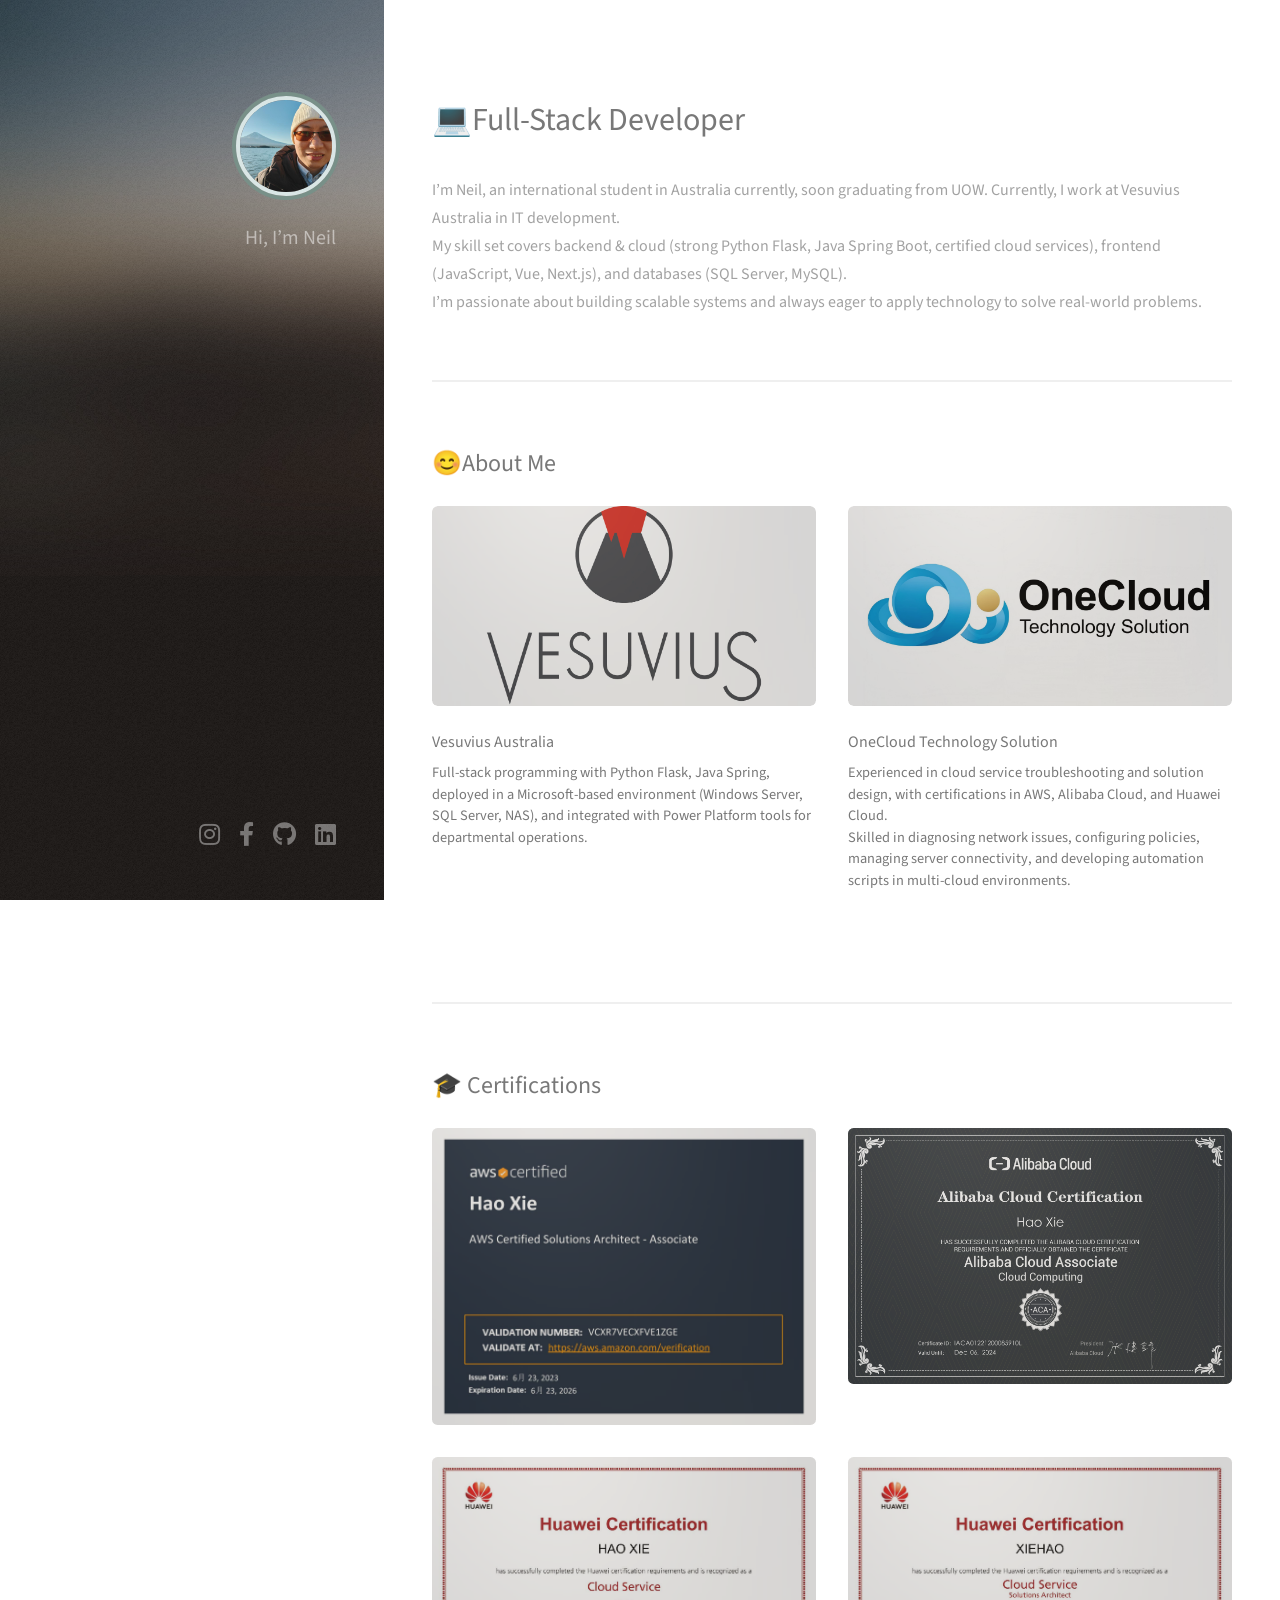
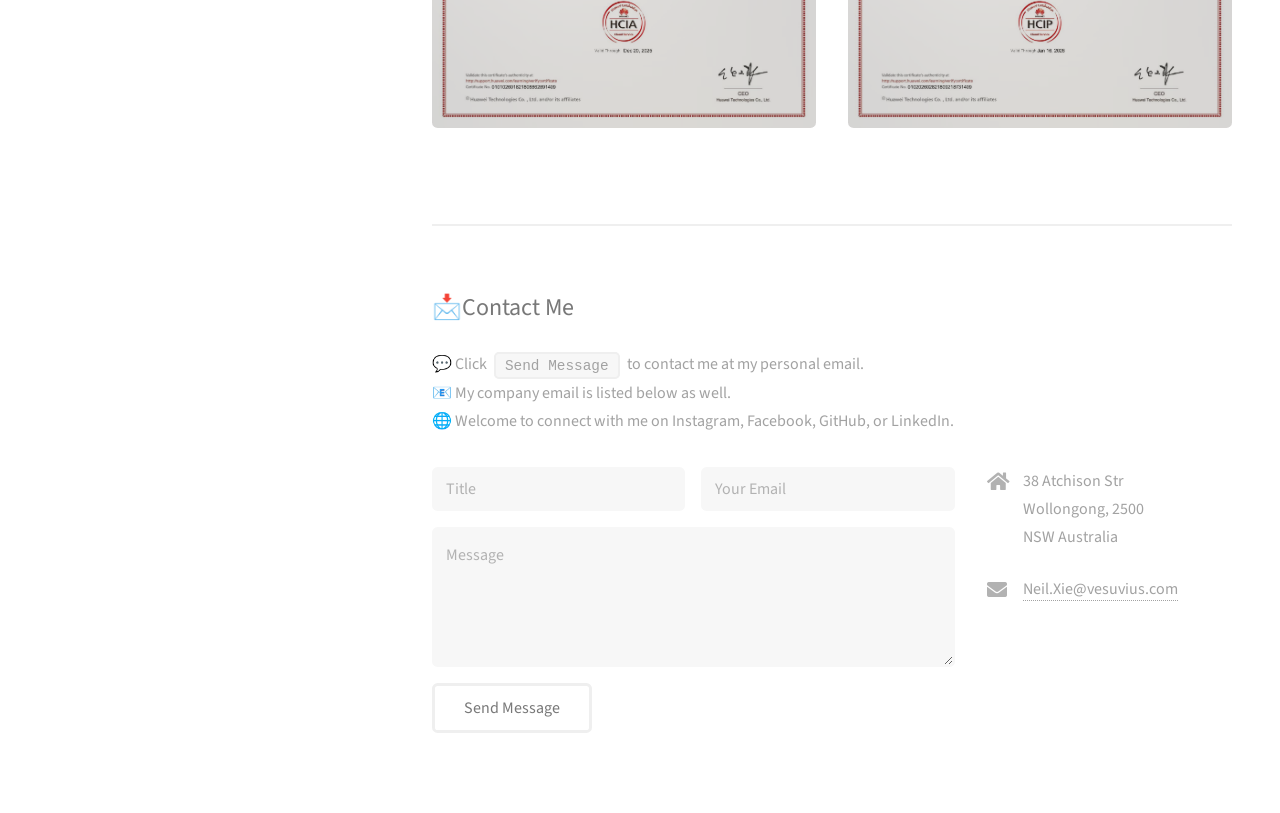
==== commit 3ebfd027: "deploy website" ====
--- a/index.html
+++ b/index.html
@@ -5,65 +5,80 @@
 	Free for personal and commercial use under the CCA 3.0 license (html5up.net/license)
 -->
 <html>
-  <head>
-    <title>Neil Xie's website</title>
-    <meta charset="utf-8" />
-    <meta name="viewport" content="width=device-width, initial-scale=1, user-scalable=no" />
-    <link rel="stylesheet" href="assets/css/main.css" />
-  </head>
-
-  <body class="is-preload">
-    <!-- 左侧的Header -->
-    <header id="header">
-      <div class="inner">
-        <a href="#" class="image avatar"><img src="images/self.jpg" alt="" /></a>
-
-        <!-- <h1><strong>Hi, I’m Neil.</strong> <br>
+
+<head>
+  <title>Neil Xie's website</title>
+  <meta charset="utf-8" />
+  <meta name="viewport" content="width=device-width, initial-scale=1, user-scalable=no" />
+  <link rel="stylesheet" href="assets/css/main.css" />
+</head>
+
+<body class="is-preload">
+  <!-- 左侧的Header -->
+  <header id="header">
+    <div class="inner">
+      <a href="#" class="image avatar"><img src="images/self.jpg" alt="" /></a>
+
+      <!-- <h1><strong>Hi, I’m Neil.</strong> <br>
 					UOW IT student <br>
 					Developer @ <strong>Vesuvius Australia</strong>.<br />
 					Dubai cloud security experience. <br /></h1> -->
-        <!-- 打字机特效 -->
-        <h1><div id="intro-typing" class="intro-typing"></div></h1>
-      </div>
-    </header>
-
-    <!-- Main -->
-    <div id="main">
-      <!-- One -->
-      <section id="one">
-        <header class="major">
-          <h2><strong>💻Full-Stack Developer</strong></h2>
-          <!-- magna sed accumsan arcu neque.</h2> -->
-        </header>
-        <p>
-          I’m Neil, an international student in Australia currently, soon graduating from UOW. Currently, I work at Vesuvius Australia in IT
-          development.
-          <br />
-          My skill set covers backend & cloud (strong Python Flask, Java Spring Boot, certified cloud services), frontend (JavaScript, Vue,
-          Next.js), and databases (SQL Server, MySQL).
-          <br />
-          I’m passionate about building scalable systems and always eager to apply technology to solve real-world problems.
-        </p>
-        <!-- <ul class="actions">
+      <!-- 打字机特效 -->
+      <h1>
+        <div id="intro-typing" class="intro-typing"></div>
+      </h1>
+    </div>
+  </header>
+
+  <!-- Main -->
+  <div id="main">
+    <!-- One -->
+    <section id="one">
+      <header class="major">
+        <h2><strong>💻Full-Stack Developer</strong></h2>
+        <!-- magna sed accumsan arcu neque.</h2> -->
+      </header>
+      <p>
+        I’m Neil, an international student in Australia currently, soon graduating from UOW. Currently, I work at
+        Vesuvius Australia in IT
+        development.
+        <br />
+        My skill set covers backend & cloud (strong Python Flask, Java Spring Boot, certified cloud services), frontend
+        (JavaScript, Vue,
+        Next.js), and databases (SQL Server, MySQL).
+        <br />
+        I’m passionate about building scalable systems and always eager to apply technology to solve real-world
+        problems.
+      </p>
+      <!-- <ul class="actions">
 							<li><a href="#" class="button">Learn More</a></li>
 						</ul> -->
-      </section>
-
-      <!-- Two -->
-      <section id="two">
-        <h2>😊About Me</h2>
-        <div class="row">
-          <article class="col-6 col-12-xsmall work-item">
-            <a href="images/thumbs/vesuvius.jpg" class="image fit thumb"><img src="images/thumbs/vesuvius.jpg" alt="" /></a>
-            <h3>Vesuvius Australia</h3>
-            <p><h5>Built an internal system with Python Flask, Java Spring, deployed in a Microsoft-based environment (Windows Server, SQL Server, NAS), and integrated with Power Platform tools for departmental operations.</h5></p>
-          </article>
-          <article class="col-6 col-12-xsmall work-item">
-            <a href="images/thumbs/Onecloud169.png" class="image fit thumb"><img src="images/thumbs/Onecloud169.png" alt="" /></a>
-            <h3>OneCloud Technology Solution</h3>
-            <p><h5>Experienced in cloud service troubleshooting and solution design, with certifications in AWS, Alibaba Cloud, and Huawei Cloud. Skilled in diagnosing network issues, configuring policies, managing server connectivity, and developing automation scripts in multi-cloud environments.</h5></p>
-          </article>
-          <!-- <article class="col-6 col-12-xsmall work-item">
+    </section>
+
+    <!-- Two -->
+    <section id="two">
+      <h2>😊About Me</h2>
+      <div class="row">
+        <article class="col-6 col-12-xsmall work-item">
+          <a href="images/thumbs/vesuvius.jpg" class="image fit thumb"><img src="images/thumbs/vesuvius.jpg"
+              alt="" /></a>
+          <h3>Vesuvius Australia</h3>
+          <p>
+          <h5>Full-stack programming with Python Flask, Java Spring, deployed in a Microsoft-based environment (Windows
+            Server, SQL Server, NAS), and integrated with Power Platform tools for departmental operations.</h5>
+          </p>
+        </article>
+        <article class="col-6 col-12-xsmall work-item">
+          <a href="images/thumbs/Onecloud169.png" class="image fit thumb"><img src="images/thumbs/Onecloud169.png"
+              alt="" /></a>
+          <h3>OneCloud Technology Solution</h3>
+          <p>
+          <h5>Experienced in cloud service troubleshooting and solution design, with certifications in AWS, Alibaba
+            Cloud, and Huawei Cloud. <br> Skilled in diagnosing network issues, configuring policies, managing server
+            connectivity, and developing automation scripts in multi-cloud environments.</h5>
+          </p>
+        </article>
+        <!-- <article class="col-6 col-12-xsmall work-item">
             <a href="images/fulls/03.jpg" class="image fit thumb"><img src="images/thumbs/03.jpg" alt="" /></a>
             <h3>Tortor metus commodo</h3>
             <p>Lorem ipsum dolor sit amet nisl sed nullam feugiat.</p>
@@ -73,157 +88,192 @@
             <h3>Quam neque phasellus</h3>
             <p>Lorem ipsum dolor sit amet nisl sed nullam feugiat.</p>
           </article> -->
-        </div>
-        <!-- <ul class="actions">
+      </div>
+      <!-- <ul class="actions">
           <li><a href="#" class="button">Full Portfolio</a></li>
         </ul> -->
-      </section>
-
-	  <!-- 证书 -->
-	   <section id="certificates">
-		<h2>🎓 Certifications</h2>
-			<div class="row">
-				<article class="col-12 col-12-xsmall work-item">
-					<a href="images/certificate/AWS.jpg" class="image fit thumb"><img src="images/certificate/AWS.jpg" alt="" /></a>
-					<h3>AWS</h3>
-
-			</div>
-		</section>
-
-
-      <!-- Three -->
-      <section id="three">
-        <h2>📩Contact Me</h2>
-        <p>💬Feel free to reach out for collaboration, job opportunities, or just to say hi.✨</p>
-        <div class="row">
-          <div class="col-8 col-12-small">
-            <form method="post" action="#">
-              <div class="row gtr-uniform gtr-50">
-                <div class="col-6 col-12-xsmall"><input type="text" name="name" id="name" placeholder="Name" /></div>
-                <div class="col-6 col-12-xsmall"><input type="email" name="email" id="email" placeholder="Email" /></div>
-                <div class="col-12"><textarea name="message" id="message" placeholder="Message" rows="4"></textarea></div>
-              </div>
-            </form>
-            <ul class="actions">
-              <li><input type="submit" value="Send Message" /></li>
-            </ul>
-          </div>
-          <div class="col-4 col-12-small">
-            <ul class="labeled-icons">
-              <li>
-                <h3 class="icon solid fa-home"><span class="label">Address</span></h3>
-                38 Atchison Str<br />
-                Wollongong, 2500<br />
-                NSW Australia
-              </li>
-              <!-- <li>
+    </section>
+
+    <!-- 证书 -->
+    <!-- Certifications -->
+    <section id="certificates">
+      <h2>🎓 Certifications</h2>
+      <div class="row">
+        <article class="col-6 col-12-xsmall">
+          <span class="image fit">
+            <img src="images/certificate/AWS.jpg" alt="AWS Certificate">
+          </span>
+        </article>
+        <article class="col-6 col-12-xsmall">
+          <span class="image fit">
+            <img src="images/certificate/ACA.png" alt="AliCloud Certificate">
+          </span>
+        </article>
+
+        <article class="col-6 col-12-xsmall">
+          <span class="image fit">
+            <img src="images/certificate/HCIA.jpg" alt="Huawei Cloud Certificate">
+          </span>
+        </article>
+        <article class="col-6 col-12-xsmall">
+          <span class="image fit">
+            <img src="images/certificate/HCIP.jpg" alt="Huawei Cloud Certificate">
+          </span>
+        </article>
+      </div>
+
+    </section>
+
+
+
+    <!-- Three -->
+    <section id="three">
+      <h2>📩Contact Me</h2>
+      <p>
+        💬 Click <code>Send Message</code> to contact me at my personal email. <br>
+        📧 My company email is listed below as well.<br>
+        🌐 Welcome to connect with me on Instagram, Facebook, GitHub, or LinkedIn. <br>
+      </p>
+      <div class="row">
+        <div class="col-8 col-12-small">
+          <form action="https://formspree.io/f/mqadwlby" method="POST">
+            <div class="row gtr-uniform gtr-50">
+              <div class="col-6 col-12-xsmall">
+                <input type="text" name="title" id="title" placeholder="Title" required />
+              </div>
+              <div class="col-6 col-12-xsmall">
+                <input type="email" name="_replyto" id="email" placeholder="Your Email" required />
+              </div>
+              <div class="col-12">
+                <textarea name="message" id="message" placeholder="Message" rows="4" required></textarea>
+              </div>
+              <div class="col-12">
+                <ul class="actions">
+                  <li><input type="submit" value="Send Message" /></li>
+                </ul>
+              </div>
+            </div>
+          </form>
+        </div>
+
+
+        <div class="col-4 col-12-small">
+          <ul class="labeled-icons">
+            <li>
+              <h3 class="icon solid fa-home"><span class="label">Address</span></h3>
+              38 Atchison Str<br />
+              Wollongong, 2500<br />
+              NSW Australia
+            </li>
+            <!-- <li>
 										<h3 class="icon solid fa-mobile-alt"><span class="label">Phone</span></h3>
 										000-000-0000
 									</li> -->
-              <li>
+            <!-- <li>
                 <h3 class="icon solid fa-envelope"><span class="label">Email</span></h3>
                 <a>xiehaoyico@gmail.com</a>
-              </li>
-              <li>
-                <h3 class="icon solid fa-envelope"><span class="label">Email</span></h3>
-                <a>Neil.Xie@vesuvius.com</a>
-              </li>
-            </ul>
-          </div>
+              </li> -->
+            <li>
+              <h3 class="icon solid fa-envelope"><span class="label">Email</span></h3>
+              <a>Neil.Xie@vesuvius.com</a>
+            </li>
+          </ul>
         </div>
-      </section>
+      </div>
+    </section>
+  </div>
+
+  <!-- Footer -->
+  <footer id="footer">
+    <div class="inner">
+      <ul class="icons">
+        <li>
+          <a href="#" class="icon brands fa-instagram"><span class="label">instagram</span></a>
+        </li>
+        <li>
+          <a href="#" class="icon brands fa-facebook-f"><span class="label">facebook</span></a>
+        </li>
+        <li>
+          <a href="https://github.com/CNYoungNeil" class="icon brands fa-github" target="_blank"><span
+              class="label">Github</span></a>
+        </li>
+        <li>
+          <a href="https://www.linkedin.com/in/youngneilcn" class="icon brands fa-linkedin" target="_blank"><span
+              class="label">Email</span></a>
+        </li>
+      </ul>
     </div>
-
-    <!-- Footer -->
-    <footer id="footer">
-      <div class="inner">
-        <ul class="icons">
-          <li>
-            <a href="#" class="icon brands fa-instagram"><span class="label">instagram</span></a>
-          </li>
-          <li>
-            <a href="#" class="icon brands fa-facebook-f"><span class="label">facebook</span></a>
-          </li>
-          <li>
-            <a href="https://github.com/CNYoungNeil" class="icon brands fa-github" target="_blank"><span class="label">Github</span></a>
-          </li>
-          <li>
-            <a href="https://www.linkedin.com/in/youngneilcn" class="icon brands fa-linkedin" target="_blank"
-              ><span class="label">Email</span></a
-            >
-          </li>
-        </ul>
-      </div>
-    </footer>
-
-    <!-- Scripts -->
-
-    <script src="assets/js/jquery.min.js"></script>
-    <script src="assets/js/jquery.poptrox.min.js"></script>
-    <script src="assets/js/browser.min.js"></script>
-    <script src="assets/js/breakpoints.min.js"></script>
-    <script src="assets/js/util.js"></script>
-    <script src="assets/js/main.js"></script>
-
-    <!-- JS脚本 -->
-	<script>
-		const lines = [
-			"Hi, I’m Neil",
-			"UOW IT student",
-			"Developer @ <strong>Vesuvius Australia</strong>",
-			"Dubai cloud security experience"
-		];
-
-		const el = document.getElementById("intro-typing");
-		let lineIndex = 0;
-		let charIndex = 0;
-		let currentLineEl = null;
-
-		function typeWriter() {
-			if (lineIndex < lines.length) {
-			if (charIndex === 0) {
-				currentLineEl = document.createElement("div");
-				el.appendChild(currentLineEl);
-			}
-
-			let currentLine = lines[lineIndex];
-
-			if (charIndex < currentLine.length) {
-				// 检测是否是标签的开始
-				if (currentLine.charAt(charIndex) === "<") {
-				// 找到 '>' 的位置
-				let closeIndex = currentLine.indexOf(">", charIndex);
-				if (closeIndex !== -1) {
-					// 一次性跳过整个标签
-					charIndex = closeIndex + 1;
-				}
-				} else {
-				charIndex++;
-				}
-
-				// 更新行内容（只显示到当前位置）
-				currentLineEl.innerHTML = currentLine.substring(0, charIndex);
-
-				setTimeout(typeWriter, 100);
-			} else {
-				// 当前行完成 → 换行
-				lineIndex++;
-				charIndex = 0;
-				setTimeout(typeWriter, 500);
-			}
-			} else {
-			// 全部完成 → 停顿后清空重来
-			setTimeout(() => {
-				el.innerHTML = "";
-				lineIndex = 0;
-				charIndex = 0;
-				typeWriter();
-			}, 2000);
-			}
-		}
-
-		typeWriter();
-	</script>
-
-  </body>
-</html>
+  </footer>
+
+  <!-- Scripts -->
+
+  <script src="assets/js/jquery.min.js"></script>
+  <script src="assets/js/jquery.poptrox.min.js"></script>
+  <script src="assets/js/browser.min.js"></script>
+  <script src="assets/js/breakpoints.min.js"></script>
+  <script src="assets/js/util.js"></script>
+  <script src="assets/js/main.js"></script>
+
+  <!-- JS脚本 -->
+  <script>
+    const lines = [
+      "Hi, I’m Neil",
+      "UOW IT student",
+      "Developer @ <strong>Vesuvius Australia</strong>",
+      "Dubai cloud security experience"
+    ];
+
+    const el = document.getElementById("intro-typing");
+    let lineIndex = 0;
+    let charIndex = 0;
+    let currentLineEl = null;
+
+    function typeWriter() {
+      if (lineIndex < lines.length) {
+        if (charIndex === 0) {
+          currentLineEl = document.createElement("div");
+          el.appendChild(currentLineEl);
+        }
+
+        let currentLine = lines[lineIndex];
+
+        if (charIndex < currentLine.length) {
+          // 检测是否是标签的开始
+          if (currentLine.charAt(charIndex) === "<") {
+            // 找到 '>' 的位置
+            let closeIndex = currentLine.indexOf(">", charIndex);
+            if (closeIndex !== -1) {
+              // 一次性跳过整个标签
+              charIndex = closeIndex + 1;
+            }
+          } else {
+            charIndex++;
+          }
+
+          // 更新行内容（只显示到当前位置）
+          currentLineEl.innerHTML = currentLine.substring(0, charIndex);
+
+          setTimeout(typeWriter, 100);
+        } else {
+          // 当前行完成 → 换行
+          lineIndex++;
+          charIndex = 0;
+          setTimeout(typeWriter, 500);
+        }
+      } else {
+        // 全部完成 → 停顿后清空重来
+        setTimeout(() => {
+          el.innerHTML = "";
+          lineIndex = 0;
+          charIndex = 0;
+          typeWriter();
+        }, 2000);
+      }
+    }
+
+    typeWriter();
+  </script>
+
+</body>
+
+</html>
--- a/assets/css/main.css
+++ b/assets/css/main.css
@@ -402,11 +402,11 @@
   align-items: stretch;
 }
 
-.row > * {
+.row>* {
   box-sizing: border-box;
 }
 
-.row.gtr-uniform > * > :last-child {
+.row.gtr-uniform>*> :last-child {
   margin-bottom: 0;
 }
 
@@ -434,103 +434,103 @@
   align-items: flex-end;
 }
 
-.row > .imp {
+.row>.imp {
   order: -1;
 }
 
-.row > .col-1 {
+.row>.col-1 {
   width: 8.33333%;
 }
 
-.row > .off-1 {
+.row>.off-1 {
   margin-left: 8.33333%;
 }
 
-.row > .col-2 {
+.row>.col-2 {
   width: 16.66667%;
 }
 
-.row > .off-2 {
+.row>.off-2 {
   margin-left: 16.66667%;
 }
 
-.row > .col-3 {
+.row>.col-3 {
   width: 25%;
 }
 
-.row > .off-3 {
+.row>.off-3 {
   margin-left: 25%;
 }
 
-.row > .col-4 {
+.row>.col-4 {
   width: 33.33333%;
 }
 
-.row > .off-4 {
+.row>.off-4 {
   margin-left: 33.33333%;
 }
 
-.row > .col-5 {
+.row>.col-5 {
   width: 41.66667%;
 }
 
-.row > .off-5 {
+.row>.off-5 {
   margin-left: 41.66667%;
 }
 
-.row > .col-6 {
+.row>.col-6 {
   width: 50%;
 }
 
-.row > .off-6 {
+.row>.off-6 {
   margin-left: 50%;
 }
 
-.row > .col-7 {
+.row>.col-7 {
   width: 58.33333%;
 }
 
-.row > .off-7 {
+.row>.off-7 {
   margin-left: 58.33333%;
 }
 
-.row > .col-8 {
+.row>.col-8 {
   width: 66.66667%;
 }
 
-.row > .off-8 {
+.row>.off-8 {
   margin-left: 66.66667%;
 }
 
-.row > .col-9 {
+.row>.col-9 {
   width: 75%;
 }
 
-.row > .off-9 {
+.row>.off-9 {
   margin-left: 75%;
 }
 
-.row > .col-10 {
+.row>.col-10 {
   width: 83.33333%;
 }
 
-.row > .off-10 {
+.row>.off-10 {
   margin-left: 83.33333%;
 }
 
-.row > .col-11 {
+.row>.col-11 {
   width: 91.66667%;
 }
 
-.row > .off-11 {
+.row>.off-11 {
   margin-left: 91.66667%;
 }
 
-.row > .col-12 {
+.row>.col-12 {
   width: 100%;
 }
 
-.row > .off-12 {
+.row>.off-12 {
   margin-left: 100%;
 }
 
@@ -539,7 +539,7 @@
   margin-left: 0em;
 }
 
-.row.gtr-0 > * {
+.row.gtr-0>* {
   padding: 0 0 0 0em;
 }
 
@@ -547,7 +547,7 @@
   margin-top: 0em;
 }
 
-.row.gtr-0.gtr-uniform > * {
+.row.gtr-0.gtr-uniform>* {
   padding-top: 0em;
 }
 
@@ -556,7 +556,7 @@
   margin-left: -0.625em;
 }
 
-.row.gtr-25 > * {
+.row.gtr-25>* {
   padding: 0 0 0 0.625em;
 }
 
@@ -564,7 +564,7 @@
   margin-top: -0.625em;
 }
 
-.row.gtr-25.gtr-uniform > * {
+.row.gtr-25.gtr-uniform>* {
   padding-top: 0.625em;
 }
 
@@ -573,7 +573,7 @@
   margin-left: -1.25em;
 }
 
-.row.gtr-50 > * {
+.row.gtr-50>* {
   padding: 0 0 0 1.25em;
 }
 
@@ -581,7 +581,7 @@
   margin-top: -1.25em;
 }
 
-.row.gtr-50.gtr-uniform > * {
+.row.gtr-50.gtr-uniform>* {
   padding-top: 1.25em;
 }
 
@@ -590,7 +590,7 @@
   margin-left: -2.5em;
 }
 
-.row > * {
+.row>* {
   padding: 0 0 0 2.5em;
 }
 
@@ -598,7 +598,7 @@
   margin-top: -2.5em;
 }
 
-.row.gtr-uniform > * {
+.row.gtr-uniform>* {
   padding-top: 2.5em;
 }
 
@@ -607,7 +607,7 @@
   margin-left: -3.75em;
 }
 
-.row.gtr-150 > * {
+.row.gtr-150>* {
   padding: 0 0 0 3.75em;
 }
 
@@ -615,7 +615,7 @@
   margin-top: -3.75em;
 }
 
-.row.gtr-150.gtr-uniform > * {
+.row.gtr-150.gtr-uniform>* {
   padding-top: 3.75em;
 }
 
@@ -624,7 +624,7 @@
   margin-left: -5em;
 }
 
-.row.gtr-200 > * {
+.row.gtr-200>* {
   padding: 0 0 0 5em;
 }
 
@@ -632,7 +632,7 @@
   margin-top: -5em;
 }
 
-.row.gtr-200.gtr-uniform > * {
+.row.gtr-200.gtr-uniform>* {
   padding-top: 5em;
 }
 
@@ -644,11 +644,11 @@
     align-items: stretch;
   }
 
-  .row > * {
+  .row>* {
     box-sizing: border-box;
   }
 
-  .row.gtr-uniform > * > :last-child {
+  .row.gtr-uniform>*> :last-child {
     margin-bottom: 0;
   }
 
@@ -676,103 +676,103 @@
     align-items: flex-end;
   }
 
-  .row > .imp-xlarge {
+  .row>.imp-xlarge {
     order: -1;
   }
 
-  .row > .col-1-xlarge {
+  .row>.col-1-xlarge {
     width: 8.33333%;
   }
 
-  .row > .off-1-xlarge {
+  .row>.off-1-xlarge {
     margin-left: 8.33333%;
   }
 
-  .row > .col-2-xlarge {
+  .row>.col-2-xlarge {
     width: 16.66667%;
   }
 
-  .row > .off-2-xlarge {
+  .row>.off-2-xlarge {
     margin-left: 16.66667%;
   }
 
-  .row > .col-3-xlarge {
+  .row>.col-3-xlarge {
     width: 25%;
   }
 
-  .row > .off-3-xlarge {
+  .row>.off-3-xlarge {
     margin-left: 25%;
   }
 
-  .row > .col-4-xlarge {
+  .row>.col-4-xlarge {
     width: 33.33333%;
   }
 
-  .row > .off-4-xlarge {
+  .row>.off-4-xlarge {
     margin-left: 33.33333%;
   }
 
-  .row > .col-5-xlarge {
+  .row>.col-5-xlarge {
     width: 41.66667%;
   }
 
-  .row > .off-5-xlarge {
+  .row>.off-5-xlarge {
     margin-left: 41.66667%;
   }
 
-  .row > .col-6-xlarge {
+  .row>.col-6-xlarge {
     width: 50%;
   }
 
-  .row > .off-6-xlarge {
+  .row>.off-6-xlarge {
     margin-left: 50%;
   }
 
-  .row > .col-7-xlarge {
+  .row>.col-7-xlarge {
     width: 58.33333%;
   }
 
-  .row > .off-7-xlarge {
+  .row>.off-7-xlarge {
     margin-left: 58.33333%;
   }
 
-  .row > .col-8-xlarge {
+  .row>.col-8-xlarge {
     width: 66.66667%;
   }
 
-  .row > .off-8-xlarge {
+  .row>.off-8-xlarge {
     margin-left: 66.66667%;
   }
 
-  .row > .col-9-xlarge {
+  .row>.col-9-xlarge {
     width: 75%;
   }
 
-  .row > .off-9-xlarge {
+  .row>.off-9-xlarge {
     margin-left: 75%;
   }
 
-  .row > .col-10-xlarge {
+  .row>.col-10-xlarge {
     width: 83.33333%;
   }
 
-  .row > .off-10-xlarge {
+  .row>.off-10-xlarge {
     margin-left: 83.33333%;
   }
 
-  .row > .col-11-xlarge {
+  .row>.col-11-xlarge {
     width: 91.66667%;
   }
 
-  .row > .off-11-xlarge {
+  .row>.off-11-xlarge {
     margin-left: 91.66667%;
   }
 
-  .row > .col-12-xlarge {
+  .row>.col-12-xlarge {
     width: 100%;
   }
 
-  .row > .off-12-xlarge {
+  .row>.off-12-xlarge {
     margin-left: 100%;
   }
 
@@ -781,7 +781,7 @@
     margin-left: 0em;
   }
 
-  .row.gtr-0 > * {
+  .row.gtr-0>* {
     padding: 0 0 0 0em;
   }
 
@@ -789,7 +789,7 @@
     margin-top: 0em;
   }
 
-  .row.gtr-0.gtr-uniform > * {
+  .row.gtr-0.gtr-uniform>* {
     padding-top: 0em;
   }
 
@@ -798,7 +798,7 @@
     margin-left: -0.625em;
   }
 
-  .row.gtr-25 > * {
+  .row.gtr-25>* {
     padding: 0 0 0 0.625em;
   }
 
@@ -806,7 +806,7 @@
     margin-top: -0.625em;
   }
 
-  .row.gtr-25.gtr-uniform > * {
+  .row.gtr-25.gtr-uniform>* {
     padding-top: 0.625em;
   }
 
@@ -815,7 +815,7 @@
     margin-left: -1.25em;
   }
 
-  .row.gtr-50 > * {
+  .row.gtr-50>* {
     padding: 0 0 0 1.25em;
   }
 
@@ -823,7 +823,7 @@
     margin-top: -1.25em;
   }
 
-  .row.gtr-50.gtr-uniform > * {
+  .row.gtr-50.gtr-uniform>* {
     padding-top: 1.25em;
   }
 
@@ -832,7 +832,7 @@
     margin-left: -2.5em;
   }
 
-  .row > * {
+  .row>* {
     padding: 0 0 0 2.5em;
   }
 
@@ -840,7 +840,7 @@
     margin-top: -2.5em;
   }
 
-  .row.gtr-uniform > * {
+  .row.gtr-uniform>* {
     padding-top: 2.5em;
   }
 
@@ -849,7 +849,7 @@
     margin-left: -3.75em;
   }
 
-  .row.gtr-150 > * {
+  .row.gtr-150>* {
     padding: 0 0 0 3.75em;
   }
 
@@ -857,7 +857,7 @@
     margin-top: -3.75em;
   }
 
-  .row.gtr-150.gtr-uniform > * {
+  .row.gtr-150.gtr-uniform>* {
     padding-top: 3.75em;
   }
 
@@ -866,7 +866,7 @@
     margin-left: -5em;
   }
 
-  .row.gtr-200 > * {
+  .row.gtr-200>* {
     padding: 0 0 0 5em;
   }
 
@@ -874,7 +874,7 @@
     margin-top: -5em;
   }
 
-  .row.gtr-200.gtr-uniform > * {
+  .row.gtr-200.gtr-uniform>* {
     padding-top: 5em;
   }
 }
@@ -887,11 +887,11 @@
     align-items: stretch;
   }
 
-  .row > * {
+  .row>* {
     box-sizing: border-box;
   }
 
-  .row.gtr-uniform > * > :last-child {
+  .row.gtr-uniform>*> :last-child {
     margin-bottom: 0;
   }
 
@@ -919,103 +919,103 @@
     align-items: flex-end;
   }
 
-  .row > .imp-large {
+  .row>.imp-large {
     order: -1;
   }
 
-  .row > .col-1-large {
+  .row>.col-1-large {
     width: 8.33333%;
   }
 
-  .row > .off-1-large {
+  .row>.off-1-large {
     margin-left: 8.33333%;
   }
 
-  .row > .col-2-large {
+  .row>.col-2-large {
     width: 16.66667%;
   }
 
-  .row > .off-2-large {
+  .row>.off-2-large {
     margin-left: 16.66667%;
   }
 
-  .row > .col-3-large {
+  .row>.col-3-large {
     width: 25%;
   }
 
-  .row > .off-3-large {
+  .row>.off-3-large {
     margin-left: 25%;
   }
 
-  .row > .col-4-large {
+  .row>.col-4-large {
     width: 33.33333%;
   }
 
-  .row > .off-4-large {
+  .row>.off-4-large {
     margin-left: 33.33333%;
   }
 
-  .row > .col-5-large {
+  .row>.col-5-large {
     width: 41.66667%;
   }
 
-  .row > .off-5-large {
+  .row>.off-5-large {
     margin-left: 41.66667%;
   }
 
-  .row > .col-6-large {
+  .row>.col-6-large {
     width: 50%;
   }
 
-  .row > .off-6-large {
+  .row>.off-6-large {
     margin-left: 50%;
   }
 
-  .row > .col-7-large {
+  .row>.col-7-large {
     width: 58.33333%;
   }
 
-  .row > .off-7-large {
+  .row>.off-7-large {
     margin-left: 58.33333%;
   }
 
-  .row > .col-8-large {
+  .row>.col-8-large {
     width: 66.66667%;
   }
 
-  .row > .off-8-large {
+  .row>.off-8-large {
     margin-left: 66.66667%;
   }
 
-  .row > .col-9-large {
+  .row>.col-9-large {
     width: 75%;
   }
 
-  .row > .off-9-large {
+  .row>.off-9-large {
     margin-left: 75%;
   }
 
-  .row > .col-10-large {
+  .row>.col-10-large {
     width: 83.33333%;
   }
 
-  .row > .off-10-large {
+  .row>.off-10-large {
     margin-left: 83.33333%;
   }
 
-  .row > .col-11-large {
+  .row>.col-11-large {
     width: 91.66667%;
   }
 
-  .row > .off-11-large {
+  .row>.off-11-large {
     margin-left: 91.66667%;
   }
 
-  .row > .col-12-large {
+  .row>.col-12-large {
     width: 100%;
   }
 
-  .row > .off-12-large {
+  .row>.off-12-large {
     margin-left: 100%;
   }
 
@@ -1024,7 +1024,7 @@
     margin-left: 0em;
   }
 
-  .row.gtr-0 > * {
+  .row.gtr-0>* {
     padding: 0 0 0 0em;
   }
 
@@ -1032,7 +1032,7 @@
     margin-top: 0em;
   }
 
-  .row.gtr-0.gtr-uniform > * {
+  .row.gtr-0.gtr-uniform>* {
     padding-top: 0em;
   }
 
@@ -1041,7 +1041,7 @@
     margin-left: -0.5em;
   }
 
-  .row.gtr-25 > * {
+  .row.gtr-25>* {
     padding: 0 0 0 0.5em;
   }
 
@@ -1049,7 +1049,7 @@
     margin-top: -0.5em;
   }
 
-  .row.gtr-25.gtr-uniform > * {
+  .row.gtr-25.gtr-uniform>* {
     padding-top: 0.5em;
   }
 
@@ -1058,7 +1058,7 @@
     margin-left: -1em;
   }
 
-  .row.gtr-50 > * {
+  .row.gtr-50>* {
     padding: 0 0 0 1em;
   }
 
@@ -1066,7 +1066,7 @@
     margin-top: -1em;
   }
 
-  .row.gtr-50.gtr-uniform > * {
+  .row.gtr-50.gtr-uniform>* {
     padding-top: 1em;
   }
 
@@ -1075,7 +1075,7 @@
     margin-left: -2em;
   }
 
-  .row > * {
+  .row>* {
     padding: 0 0 0 2em;
   }
 
@@ -1083,7 +1083,7 @@
     margin-top: -2em;
   }
 
-  .row.gtr-uniform > * {
+  .row.gtr-uniform>* {
     padding-top: 2em;
   }
 
@@ -1092,7 +1092,7 @@
     margin-left: -3em;
   }
 
-  .row.gtr-150 > * {
+  .row.gtr-150>* {
     padding: 0 0 0 3em;
   }
 
@@ -1100,7 +1100,7 @@
     margin-top: -3em;
   }
 
-  .row.gtr-150.gtr-uniform > * {
+  .row.gtr-150.gtr-uniform>* {
     padding-top: 3em;
   }
 
@@ -1109,7 +1109,7 @@
     margin-left: -4em;
   }
 
-  .row.gtr-200 > * {
+  .row.gtr-200>* {
     padding: 0 0 0 4em;
   }
 
@@ -1117,7 +1117,7 @@
     margin-top: -4em;
   }
 
-  .row.gtr-200.gtr-uniform > * {
+  .row.gtr-200.gtr-uniform>* {
     padding-top: 4em;
   }
 }
@@ -1130,11 +1130,11 @@
     align-items: stretch;
   }
 
-  .row > * {
+  .row>* {
     box-sizing: border-box;
   }
 
-  .row.gtr-uniform > * > :last-child {
+  .row.gtr-uniform>*> :last-child {
     margin-bottom: 0;
   }
 
@@ -1162,103 +1162,103 @@
     align-items: flex-end;
   }
 
-  .row > .imp-medium {
+  .row>.imp-medium {
     order: -1;
   }
 
-  .row > .col-1-medium {
+  .row>.col-1-medium {
     width: 8.33333%;
   }
 
-  .row > .off-1-medium {
+  .row>.off-1-medium {
     margin-left: 8.33333%;
   }
 
-  .row > .col-2-medium {
+  .row>.col-2-medium {
     width: 16.66667%;
   }
 
-  .row > .off-2-medium {
+  .row>.off-2-medium {
     margin-left: 16.66667%;
   }
 
-  .row > .col-3-medium {
+  .row>.col-3-medium {
     width: 25%;
   }
 
-  .row > .off-3-medium {
+  .row>.off-3-medium {
     margin-left: 25%;
   }
 
-  .row > .col-4-medium {
+  .row>.col-4-medium {
     width: 33.33333%;
   }
 
-  .row > .off-4-medium {
+  .row>.off-4-medium {
     margin-left: 33.33333%;
   }
 
-  .row > .col-5-medium {
+  .row>.col-5-medium {
     width: 41.66667%;
   }
 
-  .row > .off-5-medium {
+  .row>.off-5-medium {
     margin-left: 41.66667%;
   }
 
-  .row > .col-6-medium {
+  .row>.col-6-medium {
     width: 50%;
   }
 
-  .row > .off-6-medium {
+  .row>.off-6-medium {
     margin-left: 50%;
   }
 
-  .row > .col-7-medium {
+  .row>.col-7-medium {
     width: 58.33333%;
   }
 
-  .row > .off-7-medium {
+  .row>.off-7-medium {
     margin-left: 58.33333%;
   }
 
-  .row > .col-8-medium {
+  .row>.col-8-medium {
     width: 66.66667%;
   }
 
-  .row > .off-8-medium {
+  .row>.off-8-medium {
     margin-left: 66.66667%;
   }
 
-  .row > .col-9-medium {
+  .row>.col-9-medium {
     width: 75%;
   }
 
-  .row > .off-9-medium {
+  .row>.off-9-medium {
     margin-left: 75%;
   }
 
-  .row > .col-10-medium {
+  .row>.col-10-medium {
     width: 83.33333%;
   }
 
-  .row > .off-10-medium {
+  .row>.off-10-medium {
     margin-left: 83.33333%;
   }
 
-  .row > .col-11-medium {
+  .row>.col-11-medium {
     width: 91.66667%;
   }
 
-  .row > .off-11-medium {
+  .row>.off-11-medium {
     margin-left: 91.66667%;
   }
 
-  .row > .col-12-medium {
+  .row>.col-12-medium {
     width: 100%;
   }
 
-  .row > .off-12-medium {
+  .row>.off-12-medium {
     margin-left: 100%;
   }
 
@@ -1267,7 +1267,7 @@
     margin-left: 0em;
   }
 
-  .row.gtr-0 > * {
+  .row.gtr-0>* {
     padding: 0 0 0 0em;
   }
 
@@ -1275,7 +1275,7 @@
     margin-top: 0em;
   }
 
-  .row.gtr-0.gtr-uniform > * {
+  .row.gtr-0.gtr-uniform>* {
     padding-top: 0em;
   }
 
@@ -1284,7 +1284,7 @@
     margin-left: -0.5em;
   }
 
-  .row.gtr-25 > * {
+  .row.gtr-25>* {
     padding: 0 0 0 0.5em;
   }
 
@@ -1292,7 +1292,7 @@
     margin-top: -0.5em;
   }
 
-  .row.gtr-25.gtr-uniform > * {
+  .row.gtr-25.gtr-uniform>* {
     padding-top: 0.5em;
   }
 
@@ -1301,7 +1301,7 @@
     margin-left: -1em;
   }
 
-  .row.gtr-50 > * {
+  .row.gtr-50>* {
     padding: 0 0 0 1em;
   }
 
@@ -1309,7 +1309,7 @@
     margin-top: -1em;
   }
 
-  .row.gtr-50.gtr-uniform > * {
+  .row.gtr-50.gtr-uniform>* {
     padding-top: 1em;
   }
 
@@ -1318,7 +1318,7 @@
     margin-left: -2em;
   }
 
-  .row > * {
+  .row>* {
     padding: 0 0 0 2em;
   }
 
@@ -1326,7 +1326,7 @@
     margin-top: -2em;
   }
 
-  .row.gtr-uniform > * {
+  .row.gtr-uniform>* {
     padding-top: 2em;
   }
 
@@ -1335,7 +1335,7 @@
     margin-left: -3em;
   }
 
-  .row.gtr-150 > * {
+  .row.gtr-150>* {
     padding: 0 0 0 3em;
   }
 
@@ -1343,7 +1343,7 @@
     margin-top: -3em;
   }
 
-  .row.gtr-150.gtr-uniform > * {
+  .row.gtr-150.gtr-uniform>* {
     padding-top: 3em;
   }
 
@@ -1352,7 +1352,7 @@
     margin-left: -4em;
   }
 
-  .row.gtr-200 > * {
+  .row.gtr-200>* {
     padding: 0 0 0 4em;
   }
 
@@ -1360,7 +1360,7 @@
     margin-top: -4em;
   }
 
-  .row.gtr-200.gtr-uniform > * {
+  .row.gtr-200.gtr-uniform>* {
     padding-top: 4em;
   }
 }
@@ -1373,11 +1373,11 @@
     align-items: stretch;
   }
 
-  .row > * {
+  .row>* {
     box-sizing: border-box;
   }
 
-  .row.gtr-uniform > * > :last-child {
+  .row.gtr-uniform>*> :last-child {
     margin-bottom: 0;
   }
 
@@ -1405,103 +1405,103 @@
     align-items: flex-end;
   }
 
-  .row > .imp-small {
+  .row>.imp-small {
     order: -1;
   }
 
-  .row > .col-1-small {
+  .row>.col-1-small {
     width: 8.33333%;
   }
 
-  .row > .off-1-small {
+  .row>.off-1-small {
     margin-left: 8.33333%;
   }
 
-  .row > .col-2-small {
+  .row>.col-2-small {
     width: 16.66667%;
   }
 
-  .row > .off-2-small {
+  .row>.off-2-small {
     margin-left: 16.66667%;
   }
 
-  .row > .col-3-small {
+  .row>.col-3-small {
     width: 25%;
   }
 
-  .row > .off-3-small {
+  .row>.off-3-small {
     margin-left: 25%;
   }
 
-  .row > .col-4-small {
+  .row>.col-4-small {
     width: 33.33333%;
   }
 
-  .row > .off-4-small {
+  .row>.off-4-small {
     margin-left: 33.33333%;
   }
 
-  .row > .col-5-small {
+  .row>.col-5-small {
     width: 41.66667%;
   }
 
-  .row > .off-5-small {
+  .row>.off-5-small {
     margin-left: 41.66667%;
   }
 
-  .row > .col-6-small {
+  .row>.col-6-small {
     width: 50%;
   }
 
-  .row > .off-6-small {
+  .row>.off-6-small {
     margin-left: 50%;
   }
 
-  .row > .col-7-small {
+  .row>.col-7-small {
     width: 58.33333%;
   }
 
-  .row > .off-7-small {
+  .row>.off-7-small {
     margin-left: 58.33333%;
   }
 
-  .row > .col-8-small {
+  .row>.col-8-small {
     width: 66.66667%;
   }
 
-  .row > .off-8-small {
+  .row>.off-8-small {
     margin-left: 66.66667%;
   }
 
-  .row > .col-9-small {
+  .row>.col-9-small {
     width: 75%;
   }
 
-  .row > .off-9-small {
+  .row>.off-9-small {
     margin-left: 75%;
   }
 
-  .row > .col-10-small {
+  .row>.col-10-small {
     width: 83.33333%;
   }
 
-  .row > .off-10-small {
+  .row>.off-10-small {
     margin-left: 83.33333%;
   }
 
-  .row > .col-11-small {
+  .row>.col-11-small {
     width: 91.66667%;
   }
 
-  .row > .off-11-small {
+  .row>.off-11-small {
     margin-left: 91.66667%;
   }
 
-  .row > .col-12-small {
+  .row>.col-12-small {
     width: 100%;
   }
 
-  .row > .off-12-small {
+  .row>.off-12-small {
     margin-left: 100%;
   }
 
@@ -1510,7 +1510,7 @@
     margin-left: 0em;
   }
 
-  .row.gtr-0 > * {
+  .row.gtr-0>* {
     padding: 0 0 0 0em;
   }
 
@@ -1518,7 +1518,7 @@
     margin-top: 0em;
   }
 
-  .row.gtr-0.gtr-uniform > * {
+  .row.gtr-0.gtr-uniform>* {
     padding-top: 0em;
   }
 
@@ -1527,7 +1527,7 @@
     margin-left: -0.375em;
   }
 
-  .row.gtr-25 > * {
+  .row.gtr-25>* {
     padding: 0 0 0 0.375em;
   }
 
@@ -1535,7 +1535,7 @@
     margin-top: -0.375em;
   }
 
-  .row.gtr-25.gtr-uniform > * {
+  .row.gtr-25.gtr-uniform>* {
     padding-top: 0.375em;
   }
 
@@ -1544,7 +1544,7 @@
     margin-left: -0.75em;
   }
 
-  .row.gtr-50 > * {
+  .row.gtr-50>* {
     padding: 0 0 0 0.75em;
   }
 
@@ -1552,7 +1552,7 @@
     margin-top: -0.75em;
   }
 
-  .row.gtr-50.gtr-uniform > * {
+  .row.gtr-50.gtr-uniform>* {
     padding-top: 0.75em;
   }
 
@@ -1561,7 +1561,7 @@
     margin-left: -1.5em;
   }
 
-  .row > * {
+  .row>* {
     padding: 0 0 0 1.5em;
   }
 
@@ -1569,7 +1569,7 @@
     margin-top: -1.5em;
   }
 
-  .row.gtr-uniform > * {
+  .row.gtr-uniform>* {
     padding-top: 1.5em;
   }
 
@@ -1578,7 +1578,7 @@
     margin-left: -2.25em;
   }
 
-  .row.gtr-150 > * {
+  .row.gtr-150>* {
     padding: 0 0 0 2.25em;
   }
 
@@ -1586,7 +1586,7 @@
     margin-top: -2.25em;
   }
 
-  .row.gtr-150.gtr-uniform > * {
+  .row.gtr-150.gtr-uniform>* {
     padding-top: 2.25em;
   }
 
@@ -1595,7 +1595,7 @@
     margin-left: -3em;
   }
 
-  .row.gtr-200 > * {
+  .row.gtr-200>* {
     padding: 0 0 0 3em;
   }
 
@@ -1603,7 +1603,7 @@
     margin-top: -3em;
   }
 
-  .row.gtr-200.gtr-uniform > * {
+  .row.gtr-200.gtr-uniform>* {
     padding-top: 3em;
   }
 }
@@ -1616,11 +1616,11 @@
     align-items: stretch;
   }
 
-  .row > * {
+  .row>* {
     box-sizing: border-box;
   }
 
-  .row.gtr-uniform > * > :last-child {
+  .row.gtr-uniform>*> :last-child {
     margin-bottom: 0;
   }
 
@@ -1648,103 +1648,103 @@
     align-items: flex-end;
   }
 
-  .row > .imp-xsmall {
+  .row>.imp-xsmall {
     order: -1;
   }
 
-  .row > .col-1-xsmall {
+  .row>.col-1-xsmall {
     width: 8.33333%;
   }
 
-  .row > .off-1-xsmall {
+  .row>.off-1-xsmall {
     margin-left: 8.33333%;
   }
 
-  .row > .col-2-xsmall {
+  .row>.col-2-xsmall {
     width: 16.66667%;
   }
 
-  .row > .off-2-xsmall {
+  .row>.off-2-xsmall {
     margin-left: 16.66667%;
   }
 
-  .row > .col-3-xsmall {
+  .row>.col-3-xsmall {
     width: 25%;
   }
 
-  .row > .off-3-xsmall {
+  .row>.off-3-xsmall {
     margin-left: 25%;
   }
 
-  .row > .col-4-xsmall {
+  .row>.col-4-xsmall {
     width: 33.33333%;
   }
 
-  .row > .off-4-xsmall {
+  .row>.off-4-xsmall {
     margin-left: 33.33333%;
   }
 
-  .row > .col-5-xsmall {
+  .row>.col-5-xsmall {
     width: 41.66667%;
   }
 
-  .row > .off-5-xsmall {
+  .row>.off-5-xsmall {
     margin-left: 41.66667%;
   }
 
-  .row > .col-6-xsmall {
+  .row>.col-6-xsmall {
     width: 50%;
   }
 
-  .row > .off-6-xsmall {
+  .row>.off-6-xsmall {
     margin-left: 50%;
   }
 
-  .row > .col-7-xsmall {
+  .row>.col-7-xsmall {
     width: 58.33333%;
   }
 
-  .row > .off-7-xsmall {
+  .row>.off-7-xsmall {
     margin-left: 58.33333%;
   }
 
-  .row > .col-8-xsmall {
+  .row>.col-8-xsmall {
     width: 66.66667%;
   }
 
-  .row > .off-8-xsmall {
+  .row>.off-8-xsmall {
     margin-left: 66.66667%;
   }
 
-  .row > .col-9-xsmall {
+  .row>.col-9-xsmall {
     width: 75%;
   }
 
-  .row > .off-9-xsmall {
+  .row>.off-9-xsmall {
     margin-left: 75%;
   }
 
-  .row > .col-10-xsmall {
+  .row>.col-10-xsmall {
     width: 83.33333%;
   }
 
-  .row > .off-10-xsmall {
+  .row>.off-10-xsmall {
     margin-left: 83.33333%;
   }
 
-  .row > .col-11-xsmall {
+  .row>.col-11-xsmall {
     width: 91.66667%;
   }
 
-  .row > .off-11-xsmall {
+  .row>.off-11-xsmall {
     margin-left: 91.66667%;
   }
 
-  .row > .col-12-xsmall {
+  .row>.col-12-xsmall {
     width: 100%;
   }
 
-  .row > .off-12-xsmall {
+  .row>.off-12-xsmall {
     margin-left: 100%;
   }
 
@@ -1753,7 +1753,7 @@
     margin-left: 0em;
   }
 
-  .row.gtr-0 > * {
+  .row.gtr-0>* {
     padding: 0 0 0 0em;
   }
 
@@ -1761,7 +1761,7 @@
     margin-top: 0em;
   }
 
-  .row.gtr-0.gtr-uniform > * {
+  .row.gtr-0.gtr-uniform>* {
     padding-top: 0em;
   }
 
@@ -1770,7 +1770,7 @@
     margin-left: -0.375em;
   }
 
-  .row.gtr-25 > * {
+  .row.gtr-25>* {
     padding: 0 0 0 0.375em;
   }
 
@@ -1778,7 +1778,7 @@
     margin-top: -0.375em;
   }
 
-  .row.gtr-25.gtr-uniform > * {
+  .row.gtr-25.gtr-uniform>* {
     padding-top: 0.375em;
   }
 
@@ -1787,7 +1787,7 @@
     margin-left: -0.75em;
   }
 
-  .row.gtr-50 > * {
+  .row.gtr-50>* {
     padding: 0 0 0 0.75em;
   }
 
@@ -1795,7 +1795,7 @@
     margin-top: -0.75em;
   }
 
-  .row.gtr-50.gtr-uniform > * {
+  .row.gtr-50.gtr-uniform>* {
     padding-top: 0.75em;
   }
 
@@ -1804,7 +1804,7 @@
     margin-left: -1.5em;
   }
 
-  .row > * {
+  .row>* {
     padding: 0 0 0 1.5em;
   }
 
@@ -1812,7 +1812,7 @@
     margin-top: -1.5em;
   }
 
-  .row.gtr-uniform > * {
+  .row.gtr-uniform>* {
     padding-top: 1.5em;
   }
 
@@ -1821,7 +1821,7 @@
     margin-left: -2.25em;
   }
 
-  .row.gtr-150 > * {
+  .row.gtr-150>* {
     padding: 0 0 0 2.25em;
   }
 
@@ -1829,7 +1829,7 @@
     margin-top: -2.25em;
   }
 
-  .row.gtr-150.gtr-uniform > * {
+  .row.gtr-150.gtr-uniform>* {
     padding-top: 2.25em;
   }
 
@@ -1838,7 +1838,7 @@
     margin-left: -3em;
   }
 
-  .row.gtr-200 > * {
+  .row.gtr-200>* {
     padding: 0 0 0 3em;
   }
 
@@ -1846,7 +1846,7 @@
     margin-top: -3em;
   }
 
-  .row.gtr-200.gtr-uniform > * {
+  .row.gtr-200.gtr-uniform>* {
     padding-top: 3em;
   }
 }
@@ -1864,21 +1864,21 @@
   margin: 0 0 1.5em 0;
 }
 
-header h2 + p {
+header h2+p {
   font-size: 1.25em;
   margin-top: -1em;
   line-height: 1.5em;
 }
 
-header h3 + p {
+header h3+p {
   font-size: 1.1em;
   margin-top: -0.8em;
   line-height: 1.5em;
 }
 
-header h4 + p,
-header h5 + p,
-header h6 + p {
+header h4+p,
+header h5+p,
+header h6+p {
   font-size: 0.9em;
   margin-top: -0.6em;
   line-height: 1.5em;
@@ -1986,8 +1986,8 @@
   z-index: -1;
 }
 
-input[type="checkbox"] + label,
-input[type="radio"] + label {
+input[type="checkbox"]+label,
+input[type="radio"]+label {
   text-decoration: none;
   color: #a2a2a2;
   cursor: pointer;
@@ -1999,8 +1999,8 @@
   position: relative;
 }
 
-input[type="checkbox"] + label:before,
-input[type="radio"] + label:before {
+input[type="checkbox"]+label:before,
+input[type="radio"]+label:before {
   -moz-osx-font-smoothing: grayscale;
   -webkit-font-smoothing: antialiased;
   display: inline-block;
@@ -2013,8 +2013,8 @@
   font-weight: 900;
 }
 
-input[type="checkbox"] + label:before,
-input[type="radio"] + label:before {
+input[type="checkbox"]+label:before,
+input[type="radio"]+label:before {
   background: #f7f7f7;
   border-radius: 0.35em;
   border: solid 2px transparent;
@@ -2030,24 +2030,24 @@
   width: 2.0625em;
 }
 
-input[type="checkbox"]:checked + label:before,
-input[type="radio"]:checked + label:before {
+input[type="checkbox"]:checked+label:before,
+input[type="radio"]:checked+label:before {
   background: #787878;
   border-color: #787878;
   color: #fff;
   content: "\f00c";
 }
 
-input[type="checkbox"]:focus + label:before,
-input[type="radio"]:focus + label:before {
+input[type="checkbox"]:focus+label:before,
+input[type="radio"]:focus+label:before {
   border-color: #49bf9d;
 }
 
-input[type="checkbox"] + label:before {
+input[type="checkbox"]+label:before {
   border-radius: 0.35em;
 }
 
-input[type="radio"] + label:before {
+input[type="radio"]+label:before {
   border-radius: 100%;
 }
 
@@ -2080,9 +2080,9 @@
   padding: 1.5em;
 }
 
-.box > :last-child,
-.box > :last-child > :last-child,
-.box > :last-child > :last-child > :last-child {
+.box> :last-child,
+.box> :last-child> :last-child,
+.box> :last-child> :last-child> :last-child {
   margin-bottom: 0;
 }
 
@@ -2113,7 +2113,7 @@
   font-weight: 400;
 }
 
-.icon > .label {
+.icon>.label {
   display: none;
 }
 
@@ -2164,14 +2164,18 @@
   border-radius: 0.35em;
 
   background: url("images/my-mask01.jpg") center/cover no-repeat;
-  opacity: 0.2; /* 20% 透明度 */
+  opacity: 0.2;
+  /* 20% 透明度 */
 }
 
 .image.thumb {
   text-align: center;
-  width: 300px; /* 固定宽度 */
-  height: 200px; /* 固定高度 */
-  background: transparent; /* 背景透明 */
+  width: 300px;
+  /* 固定宽度 */
+  height: 200px;
+  /* 固定高度 */
+  background: transparent;
+  /* 背景透明 */
 
   display: flex;
   align-items: center;
@@ -2182,7 +2186,8 @@
 .image.thumb img {
   max-width: 100%;
   max-height: 100%;
-  object-fit: contain; /* 保持比例，完整展示 */
+  object-fit: contain;
+  /* 保持比例，完整展示 */
 }
 
 .image.thumb:after {
@@ -2268,8 +2273,10 @@
 .image.avatar img {
   border-radius: 100%;
   width: 100%;
-  border: 4px solid #d9e6e5; /* 内圈 */
-  box-shadow: 0 0 0 4px #789088; /* 外圈 */
+  border: 4px solid #d9e6e5;
+  /* 内圈 */
+  box-shadow: 0 0 0 4px #789088;
+  /* 外圈 */
 }
 
 /* List */
@@ -2428,7 +2435,7 @@
   width: 100%;
 }
 
-ul.actions.fit li > * {
+ul.actions.fit li>* {
   width: 100%;
 }
 
@@ -2460,7 +2467,7 @@
     width: 100%;
   }
 
-  ul.actions:not(.fixed) li > * {
+  ul.actions:not(.fixed) li>* {
     width: 100%;
   }
 
@@ -2732,7 +2739,7 @@
   width: 30%;
 }
 
-#header > * {
+#header>* {
   -moz-flex-shrink: 0;
   -webkit-flex-shrink: 0;
   -ms-flex-shrink: 0;
@@ -2740,7 +2747,7 @@
   width: 100%;
 }
 
-#header > .inner {
+#header>.inner {
   -moz-flex-grow: 1;
   -webkit-flex-grow: 1;
   -ms-flex-grow: 1;
@@ -2818,13 +2825,13 @@
   width: calc(100% - 35%);
 }
 
-#main > section {
+#main>section {
   border-top: solid 2px #efefef;
   margin: 4em 0 0 0;
   padding: 4em 0 0 0;
 }
 
-#main > section:first-child {
+#main>section:first-child {
   border-top: 0;
   margin-top: 0;
   padding-top: 0;
@@ -3139,7 +3146,7 @@
     display: none;
   }
 
-  #header > .inner {
+  #header>.inner {
     margin-bottom: 0;
   }
 
@@ -3308,7 +3315,7 @@
     padding: 2.25em 1.5em 0.25em 1.5em;
   }
 
-  #main > section {
+  #main>section {
     margin: 2.25em 0 0 0;
     padding: 2.25em 0 0 0;
   }
@@ -3351,10 +3358,13 @@
   /* 打字机特效 */
   .intro-typing {
     display: block;
-    white-space: pre-line; /* 让 <br> 和换行都生效 */
-    font-size: 1.6rem; /* 原来 1rem，调大 */
+    white-space: pre-line;
+    /* 让 <br> 和换行都生效 */
+    font-size: 1.6rem;
+    /* 原来 1rem，调大 */
     line-height: 1.8;
-    min-height: 8em; /* 给打字过程预留空间避免抖动 */
+    min-height: 8em;
+    /* 给打字过程预留空间避免抖动 */
     text-align: center;
     color: #fff;
   }
@@ -3363,6 +3373,7 @@
     border-right: 0.1em solid rgba(255, 255, 255, 0.7);
     animation: caret 1s steps(1, end) infinite;
   }
+
   @keyframes caret {
     50% {
       border-color: transparent;
@@ -3370,8 +3381,10 @@
   }
 
   #certificates .image.fit.thumb {
-    width: 800px !important; /* 只影响证书里的 thumb */
+    width: 800px !important;
+    /* 只影响证书里的 thumb */
     margin: 1em auto;
   }
 
-}
+
+}
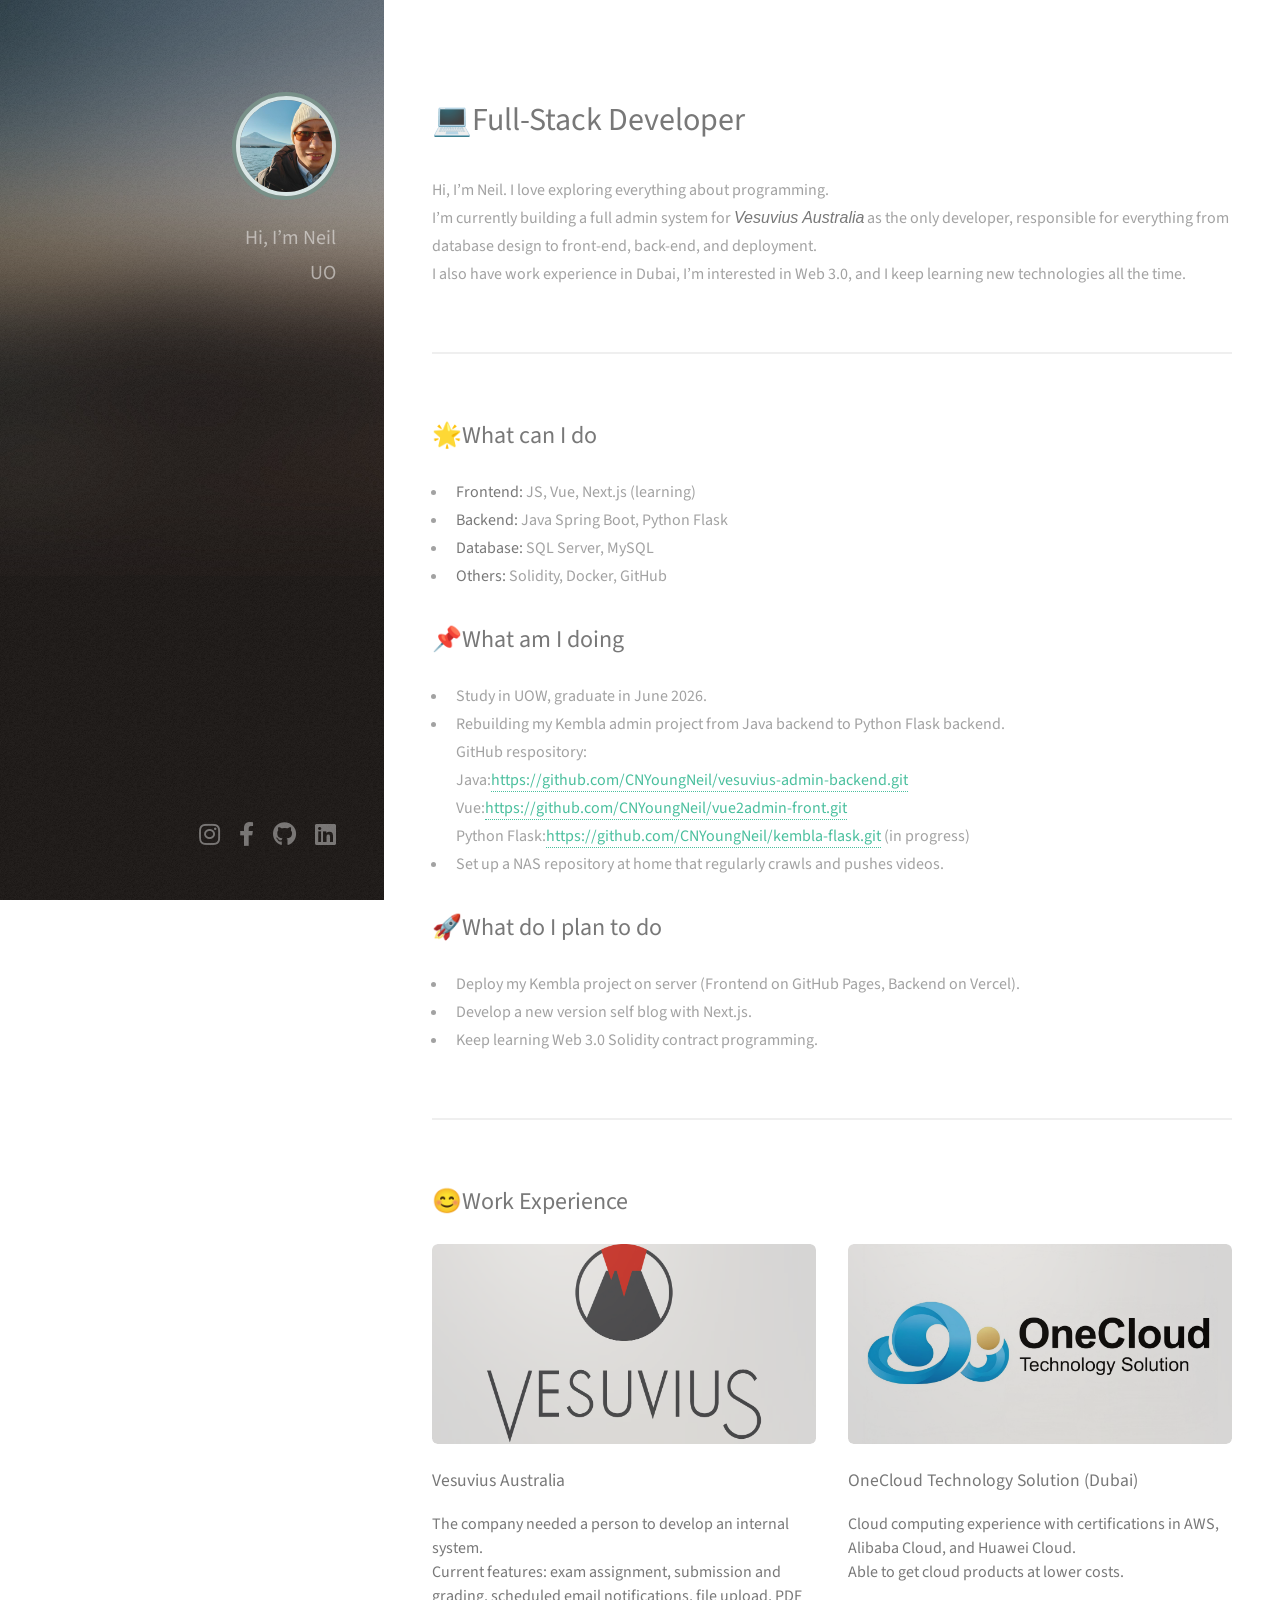
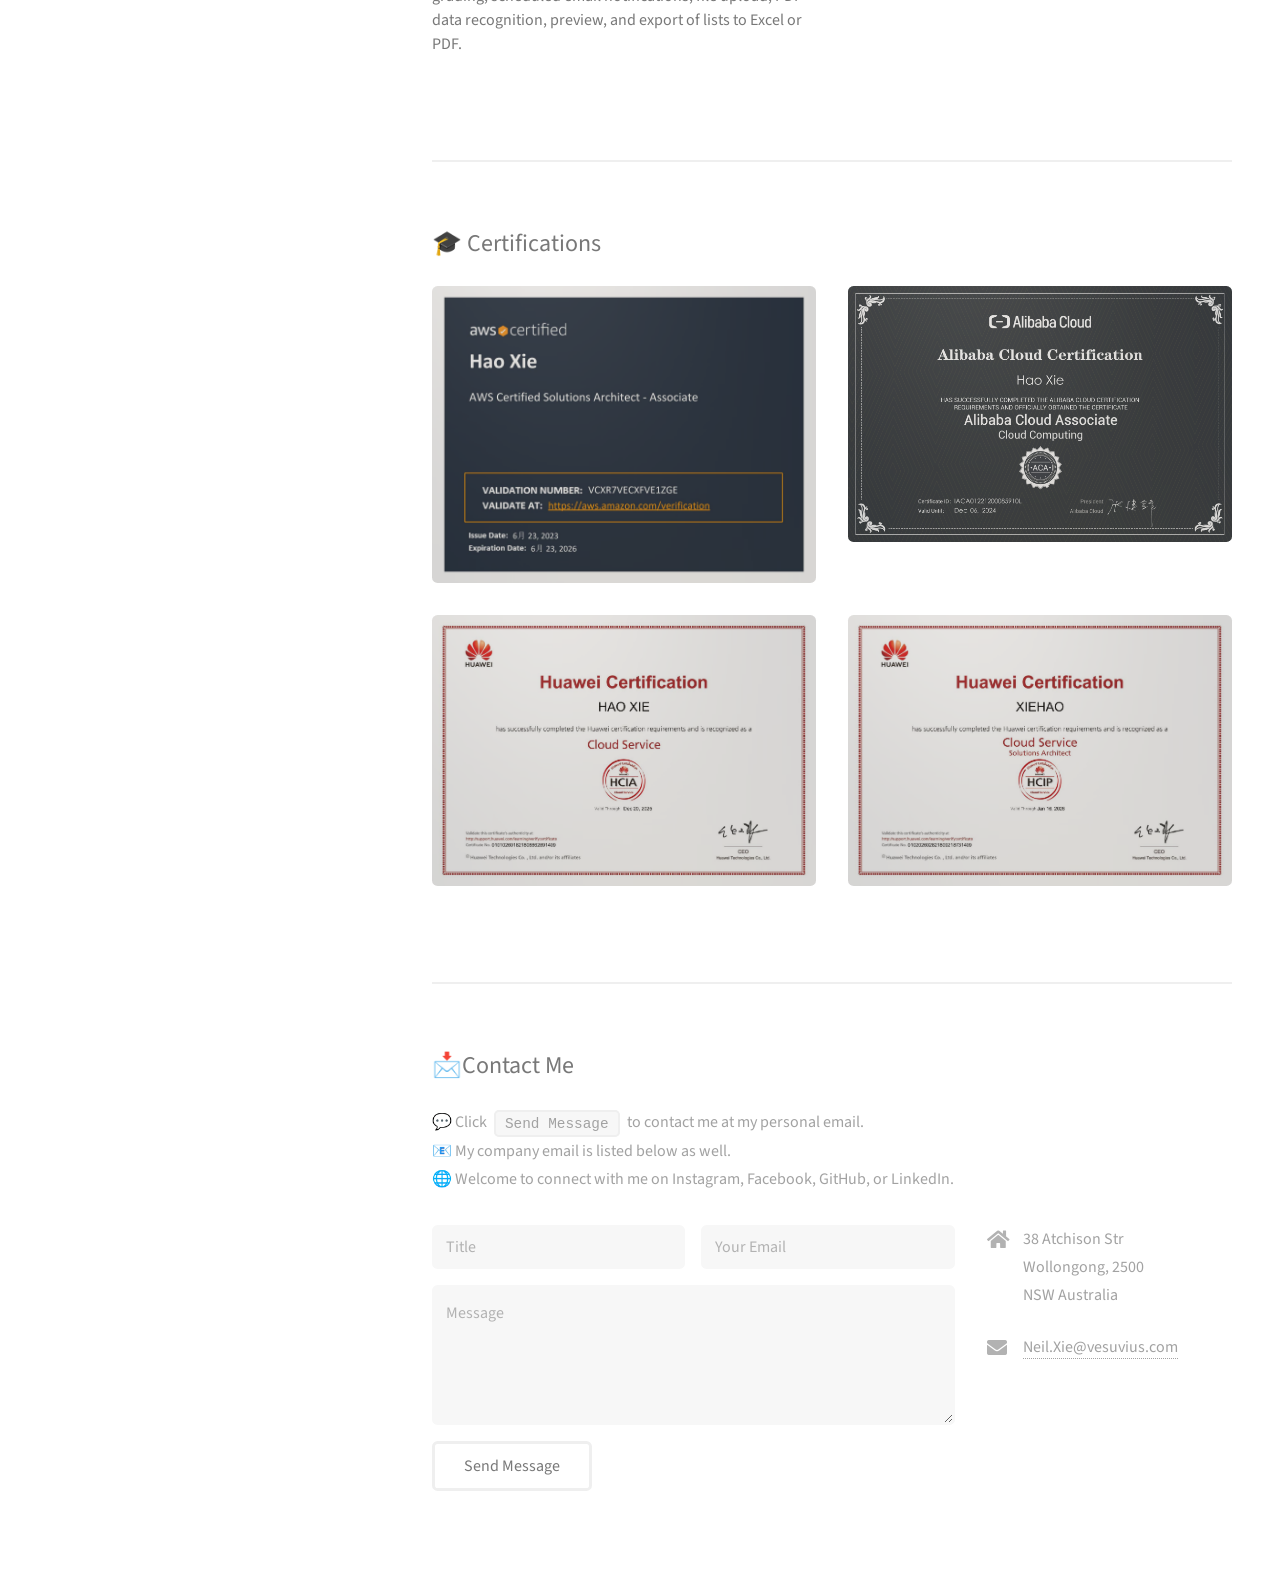
==== commit 6266fc79: "update 1109" ====
--- a/index.html
+++ b/index.html
@@ -39,43 +39,73 @@
         <!-- magna sed accumsan arcu neque.</h2> -->
       </header>
       <p>
-        I’m Neil, an international student in Australia currently, soon graduating from UOW. Currently, I work at
-        Vesuvius Australia in IT
-        development.
+        Hi, I’m Neil. I love exploring everything about programming.  
         <br />
-        My skill set covers backend & cloud (strong Python Flask, Java Spring Boot, certified cloud services), frontend
-        (JavaScript, Vue,
-        Next.js), and databases (SQL Server, MySQL).
+        I’m currently building a full admin system for <em><b> Vesuvius Australia</b></em>  as the only developer, responsible for everything from database design to front-end, back-end, and deployment.  
         <br />
-        I’m passionate about building scalable systems and always eager to apply technology to solve real-world
-        problems.
+        I also have work experience in Dubai, I’m interested in Web 3.0, and I keep learning new technologies all the time.  
       </p>
       <!-- <ul class="actions">
 							<li><a href="#" class="button">Learn More</a></li>
 						</ul> -->
     </section>
 
+    <section id="three">
+      <h2>🌟What can I do</h2>
+      <ul>
+        <li><strong>Frontend:</strong> JS, Vue, Next.js (learning)</li>
+        <li><strong>Backend:</strong> Java Spring Boot, Python Flask</li>
+        <li><strong>Database:</strong> SQL Server, MySQL</li>
+        <li><strong>Others:</strong> Solidity, Docker, GitHub</li>
+      </ul>
+
+      <h2>📌What am I doing</h2>
+      <ul>
+        <li>Study in UOW, graduate in June 2026.</li>
+        <li>
+          Rebuilding my Kembla admin project from Java backend to Python Flask backend. <br>
+          GitHub respository: <br>
+          Java:<a href="https://github.com/CNYoungNeil/vesuvius-admin-backend.git" target="_blank">https://github.com/CNYoungNeil/vesuvius-admin-backend.git</a> <br>
+          Vue:<a href="https://github.com/CNYoungNeil/vue2admin-front.git" target="_blank">https://github.com/CNYoungNeil/vue2admin-front.git</a> <br>
+          Python Flask:<a href="https://github.com/CNYoungNeil/kembla-flask.git" target="_blank">https://github.com/CNYoungNeil/kembla-flask.git</a> (in progress)<br>
+        </li>
+        <li>Set up a NAS repository at home that regularly crawls and pushes videos.</li>
+      </ul>
+
+      <h2>🚀What do I plan to do</h2>
+      <ul>
+        <li>Deploy my Kembla project on server (Frontend on GitHub Pages, Backend on Vercel).</li>
+        <li>Develop a new version self blog with Next.js.</li>
+        <li>Keep learning Web 3.0 Solidity contract programming.</li>
+      </ul>
+    </section>
+
     <!-- Two -->
     <section id="two">
-      <h2>😊About Me</h2>
+      <h2>😊Work Experience</h2>
       <div class="row">
         <article class="col-6 col-12-xsmall work-item">
           <a href="images/thumbs/vesuvius.jpg" class="image fit thumb"><img src="images/thumbs/vesuvius.jpg"
-              alt="" /></a>
-          <h3>Vesuvius Australia</h3>
+              alt="Vesuvius Australia"  /></a>
+          <h4>Vesuvius Australia</h4>
           <p>
-          <h5>Full-stack programming with Python Flask, Java Spring, deployed in a Microsoft-based environment (Windows
-            Server, SQL Server, NAS), and integrated with Power Platform tools for departmental operations.</h5>
+            <h3>
+              The company needed a person to develop an internal system. <br>
+              <strong class="emphasis">Current features:</strong> exam assignment, submission and grading, scheduled email notifications, file upload, PDF data recognition, preview, and export of lists to Excel or PDF.
+            </h3>
           </p>
+          
+
         </article>
         <article class="col-6 col-12-xsmall work-item">
           <a href="images/thumbs/Onecloud169.png" class="image fit thumb"><img src="images/thumbs/Onecloud169.png"
-              alt="" /></a>
-          <h3>OneCloud Technology Solution</h3>
+              alt="OneCloud Technology Solution (Dubai)" /></a>
+          <h4>OneCloud Technology Solution (Dubai)</h4>
           <p>
-          <h5>Experienced in cloud service troubleshooting and solution design, with certifications in AWS, Alibaba
-            Cloud, and Huawei Cloud. <br> Skilled in diagnosing network issues, configuring policies, managing server
-            connectivity, and developing automation scripts in multi-cloud environments.</h5>
+            <h3>
+              Cloud computing experience with certifications in AWS, Alibaba Cloud, and Huawei Cloud. <br>
+              Able to get cloud products at lower costs.
+            </h3>
           </p>
         </article>
         <!-- <article class="col-6 col-12-xsmall work-item">
@@ -94,9 +124,11 @@
         </ul> -->
     </section>
 
-    <!-- 证书 -->
-    <!-- Certifications -->
-    <section id="certificates">
+
+
+
+    <!-- four Certifications -->
+    <section id="four">
       <h2>🎓 Certifications</h2>
       <div class="row">
         <article class="col-6 col-12-xsmall">
@@ -188,10 +220,10 @@
     <div class="inner">
       <ul class="icons">
         <li>
-          <a href="#" class="icon brands fa-instagram"><span class="label">instagram</span></a>
-        </li>
-        <li>
-          <a href="#" class="icon brands fa-facebook-f"><span class="label">facebook</span></a>
+          <a href="https://www.instagram.com/neil_stayfocus/" class="icon brands fa-instagram"><span class="label">instagram</span></a>
+        </li>
+        <li>
+          <a href="https://www.facebook.com/youngneilcn/" class="icon brands fa-facebook-f"><span class="label">facebook</span></a>
         </li>
         <li>
           <a href="https://github.com/CNYoungNeil" class="icon brands fa-github" target="_blank"><span
@@ -219,8 +251,8 @@
     const lines = [
       "Hi, I’m Neil",
       "UOW IT student",
-      "Developer @ <strong>Vesuvius Australia</strong>",
-      "Dubai cloud security experience"
+      "Developer at <strong>Vesuvius Australia</strong>",
+      "Dubai cloud computing experience"
     ];
 
     const el = document.getElementById("intro-typing");
--- a/assets/css/main.css
+++ b/assets/css/main.css
@@ -3386,5 +3386,11 @@
     margin: 1em auto;
   }
 
+  h3 .emphasis {
+    font-size: 1.2em;
+    color: #007acc;
+  }
+
+
 
 }
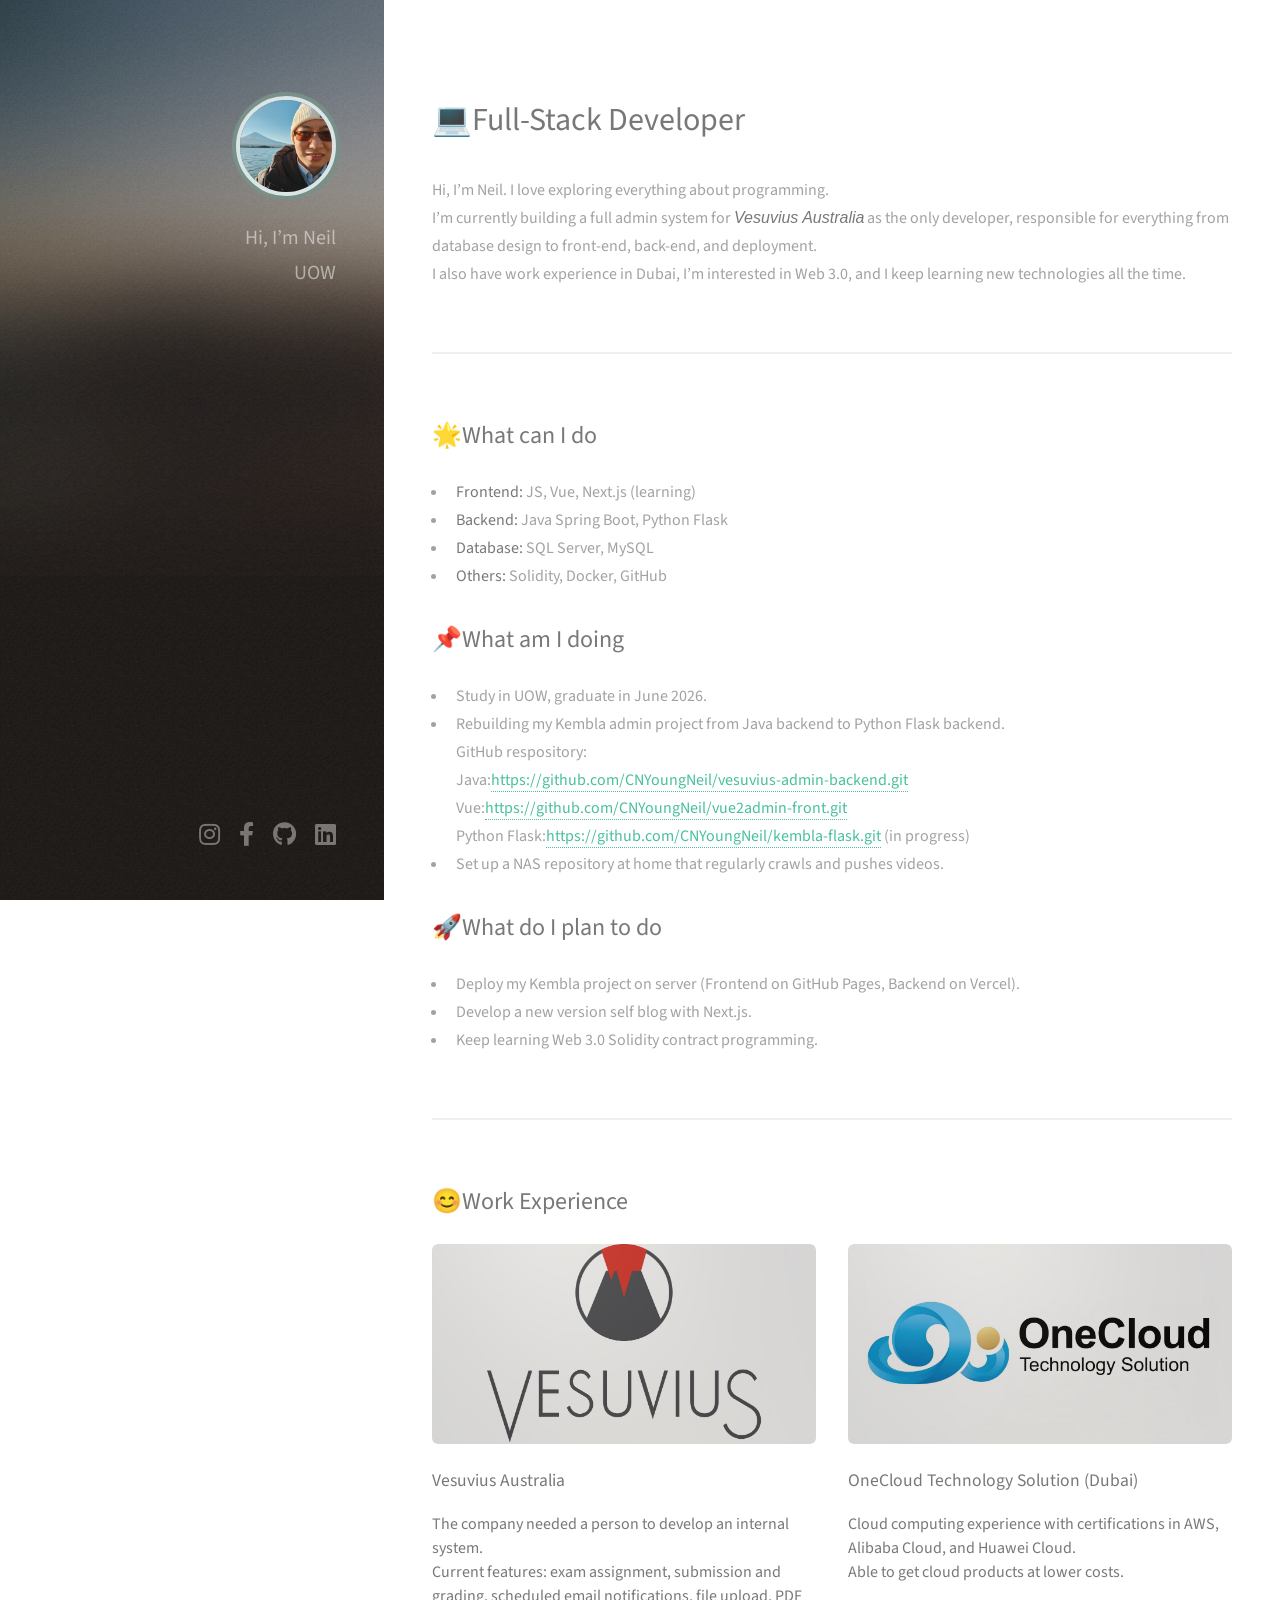
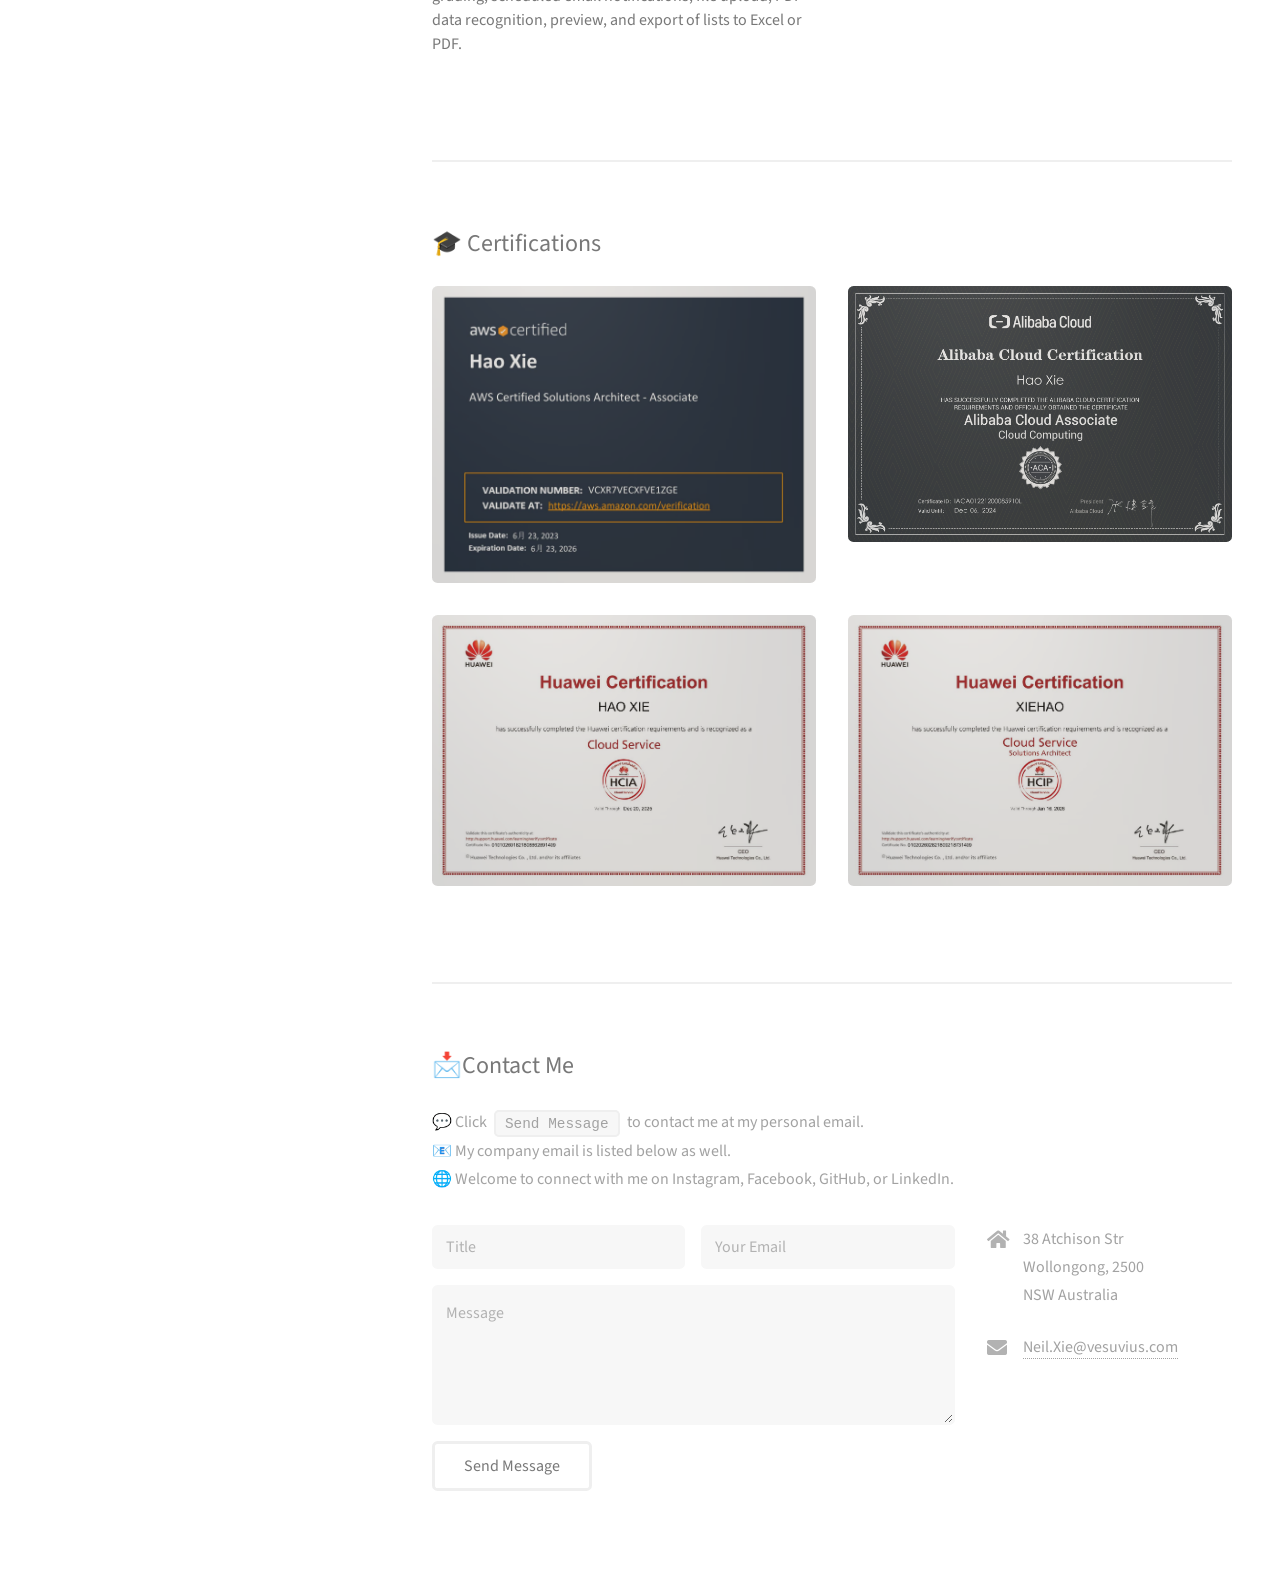
==== commit cc0cb174: "update favicon" ====
--- a/index.html
+++ b/index.html
@@ -8,6 +8,8 @@
 
 <head>
   <title>Neil Xie's website</title>
+  <!-- Standard favicon -->
+  <link rel="icon" href="images/favicon-round.png" type="image/x-icon">
   <meta charset="utf-8" />
   <meta name="viewport" content="width=device-width, initial-scale=1, user-scalable=no" />
   <link rel="stylesheet" href="assets/css/main.css" />
